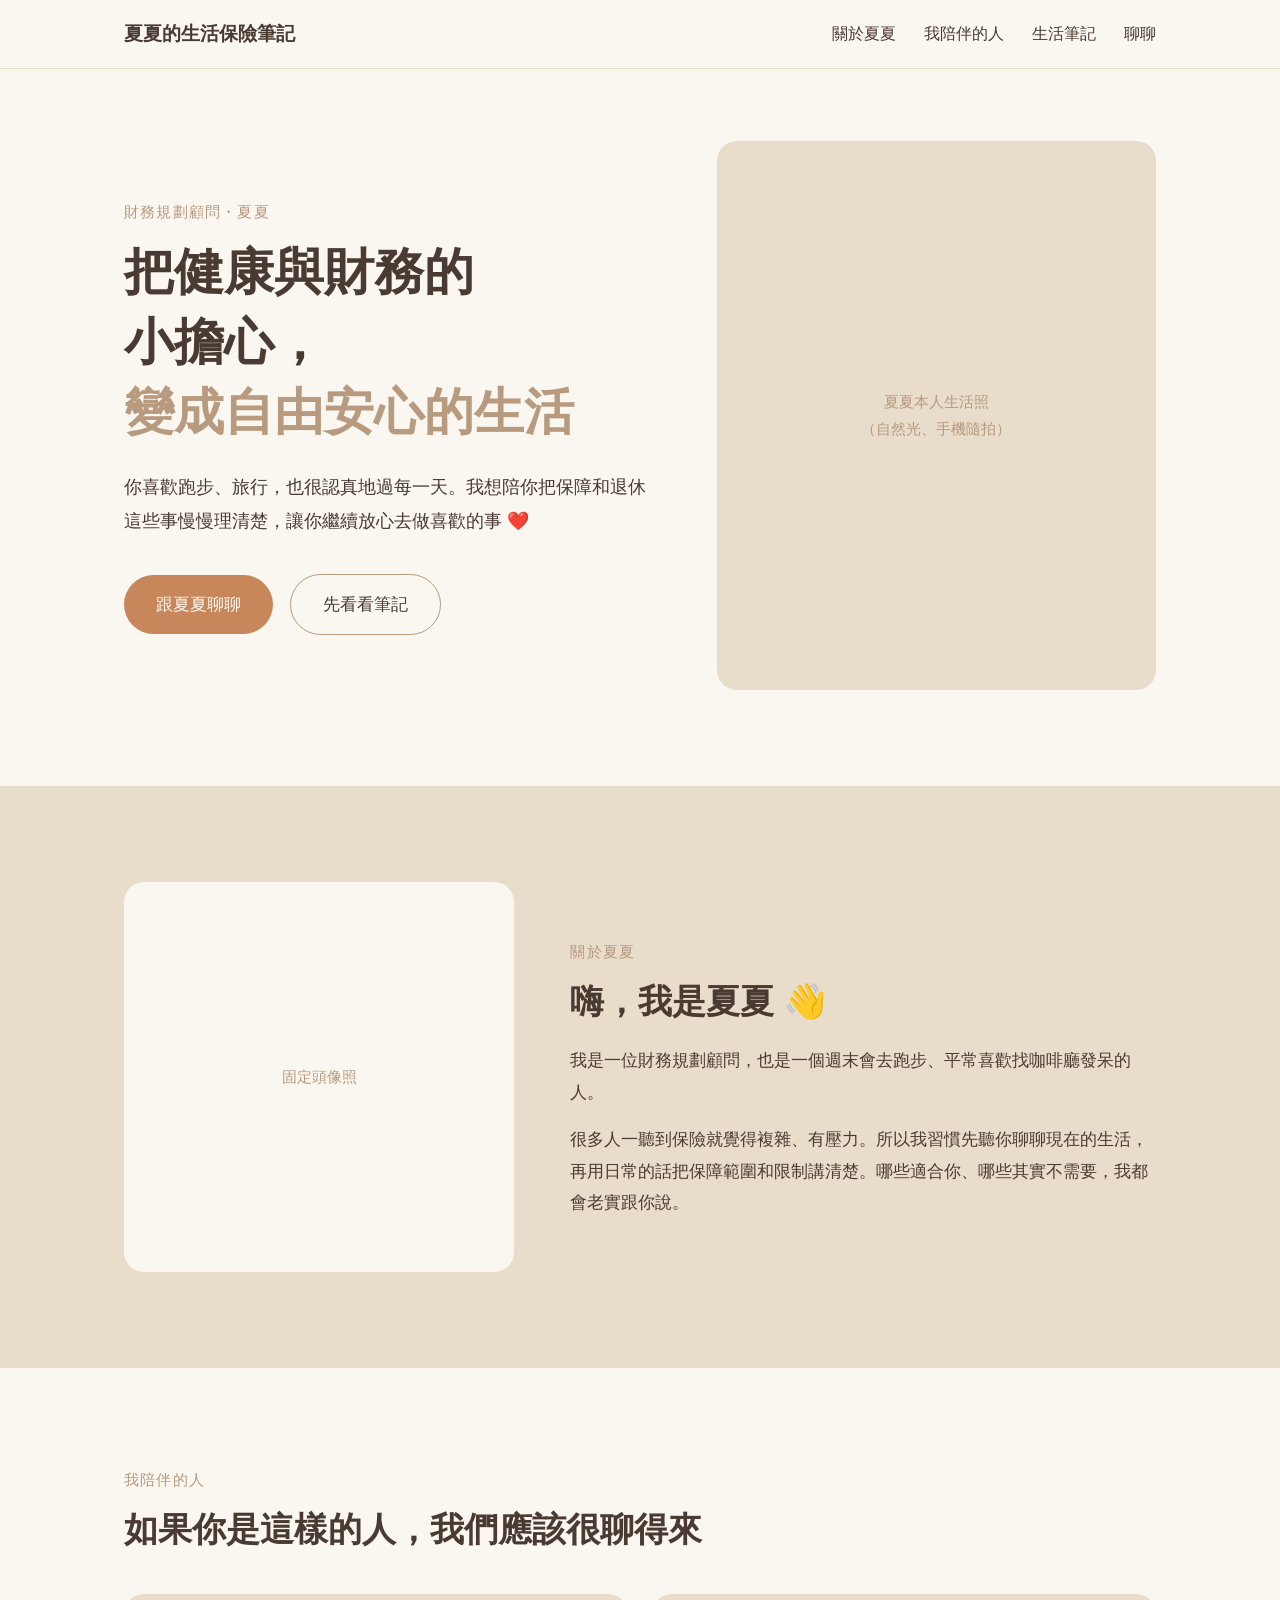
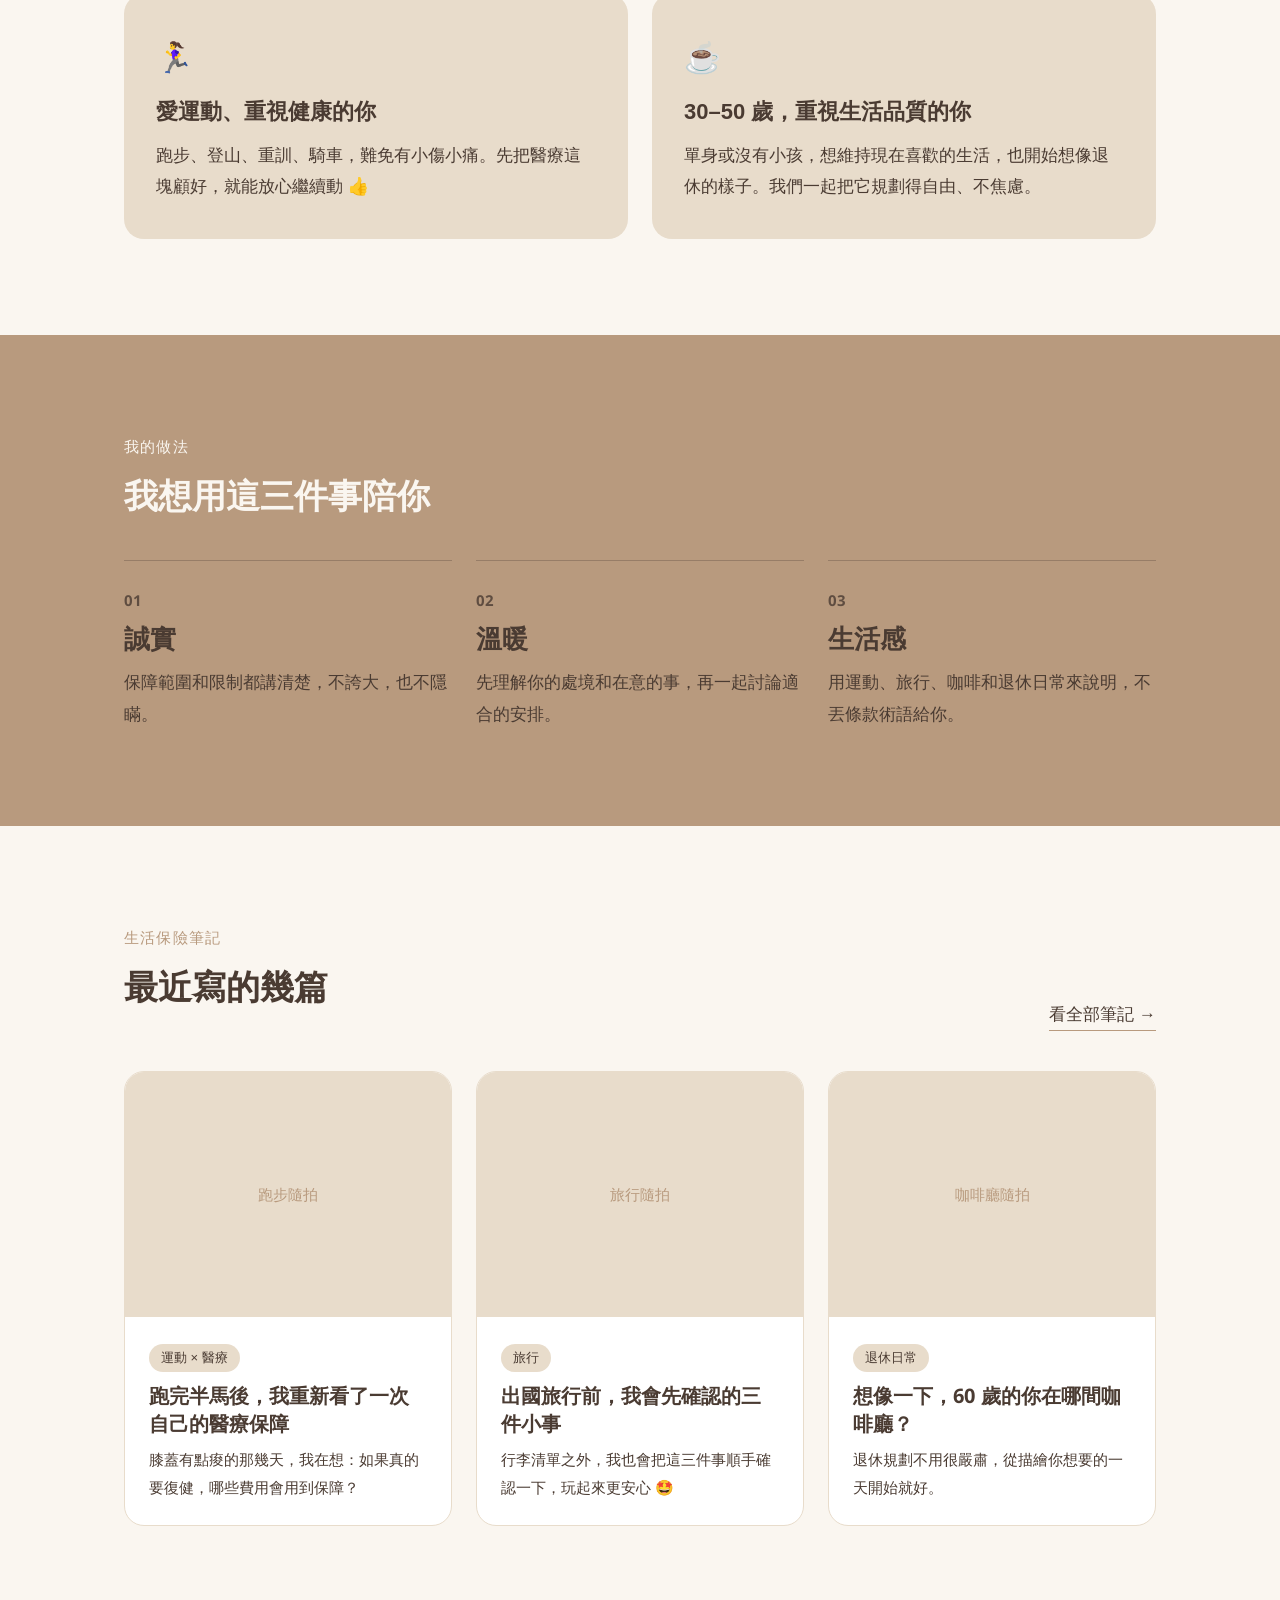
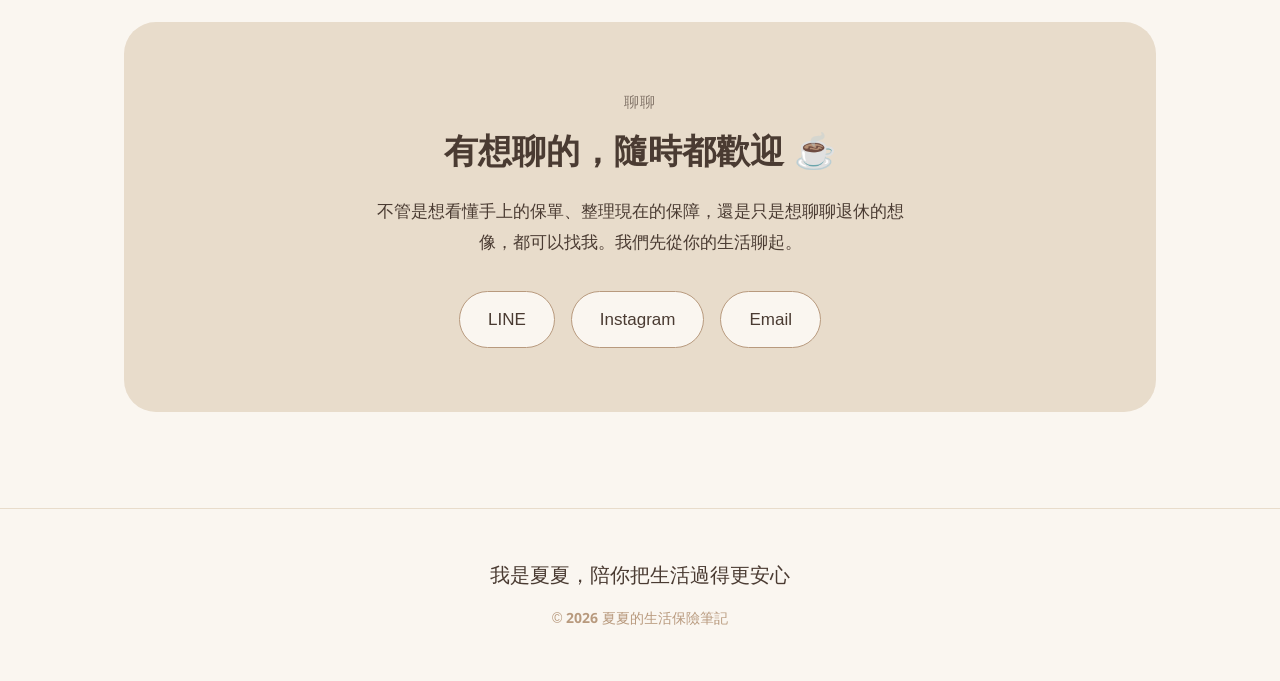
==== index.html @ 22d1609b "首頁第一版 Co-Authored-By: Claude Opus 5.5 <noreply@anthropic.com>" ====
<!doctype html>
<html lang="zh-Hant-TW">
<head>
  <meta charset="utf-8">
  <meta name="viewport" content="width=device-width, initial-scale=1">
  <title>夏夏的生活保險筆記</title>
  <meta name="description" content="我是夏夏，財務規劃顧問。我幫熱愛生活的人，把健康與財務風險變成自由安心的生活。">
  <link rel="preconnect" href="https://fonts.googleapis.com">
  <link rel="preconnect" href="https://fonts.gstatic.com" crossorigin>
  <link href="https://fonts.googleapis.com/css2?family=Noto+Sans:wght@500;700&display=swap" rel="stylesheet">
  <style>
    :root {
      /* 品牌色票 */
      --warm-white: #FAF6F0;   /* 底色 40% */
      --milk-tea: #B89A7E;     /* 主色 30% */
      --oat: #E8DCCB;          /* 輔助色 20% */
      --caramel: #C8875A;      /* 強調色 10%，一個畫面只用 1–2 處 */
      --cocoa: #4A3B32;        /* 文字色 */

      /* 字型層級 */
      --font-title: "jf-openhuninn-2.0", "jf open 粉圓", "jf-openhuninn", "GenSenRounded TW", "源泉圓體", "PingFang TC", "Microsoft JhengHei", sans-serif;
      --font-body: "Microsoft JhengHei", "微軟正黑體", "PingFang TC", "Heiti TC", sans-serif;
      --font-num: "Noto Sans", Arial, sans-serif;

      --radius: 20px;
      --max: 1080px;
    }

    * { box-sizing: border-box; margin: 0; padding: 0; }

    html { scroll-behavior: smooth; }

    body {
      background: var(--warm-white);
      color: var(--cocoa);
      font-family: var(--font-body);
      font-size: 17px;
      line-height: 1.85;
      -webkit-font-smoothing: antialiased;
    }

    h1, h2, h3, .brand-mark {
      font-family: var(--font-title);
      font-weight: 700;
      line-height: 1.4;
    }

    .num { font-family: var(--font-num); font-weight: 700; }

    a { color: inherit; }

    .wrap { max-width: var(--max); margin: 0 auto; padding: 0 24px; }

    section { padding: 96px 0; }

    .eyebrow {
      display: inline-block;
      font-family: var(--font-title);
      font-size: 15px;
      letter-spacing: .08em;
      color: var(--milk-tea);
      margin-bottom: 12px;
    }

    h2 { font-size: clamp(26px, 4vw, 34px); margin-bottom: 20px; }

    /* 照片預留位：之後換成夏夏本人的手機隨拍 */
    .photo {
      background: var(--oat);
      border-radius: var(--radius);
      display: flex;
      align-items: center;
      justify-content: center;
      text-align: center;
      color: var(--milk-tea);
      font-size: 15px;
      padding: 16px;
      overflow: hidden;
    }
    .photo img { width: 100%; height: 100%; object-fit: cover; }

    /* ── 導覽列 ── */
    header {
      position: sticky;
      top: 0;
      z-index: 10;
      background: rgba(250, 246, 240, .92);
      backdrop-filter: blur(8px);
      border-bottom: 1px solid var(--oat);
    }
    .nav {
      display: flex;
      align-items: center;
      justify-content: space-between;
      height: 68px;
    }
    .brand-mark { font-size: 19px; text-decoration: none; }
    .nav ul { display: flex; gap: 28px; list-style: none; }
    .nav ul a { text-decoration: none; font-size: 16px; }
    .nav ul a:hover { color: var(--milk-tea); }

    /* ── 主視覺 ── */
    .hero { padding: 72px 0 96px; }
    .hero .wrap {
      display: grid;
      grid-template-columns: 1.1fr .9fr;
      gap: 56px;
      align-items: center;
    }
    .hero h1 { font-size: clamp(32px, 5.2vw, 50px); margin-bottom: 24px; }
    .hero h1 .soft { color: var(--milk-tea); }
    .hero h1 .line { display: inline-block; }
    .hero p { font-size: 18px; max-width: 30em; margin-bottom: 36px; }
    .hero .photo { aspect-ratio: 4 / 5; }

    .btn {
      display: inline-block;
      padding: 14px 32px;
      border-radius: 999px;
      text-decoration: none;
      font-family: var(--font-title);
      font-size: 17px;
      transition: transform .15s ease;
    }
    .btn:hover { transform: translateY(-2px); }
    .btn-accent { background: var(--caramel); color: var(--warm-white); }
    .btn-line { border: 1.5px solid var(--milk-tea); margin-left: 12px; }

    /* ── 關於夏夏 ── */
    .about { background: var(--oat); }
    .about .wrap {
      display: grid;
      grid-template-columns: .8fr 1.2fr;
      gap: 56px;
      align-items: center;
    }
    .about .photo { aspect-ratio: 1; background: var(--warm-white); }
    .about p + p { margin-top: 16px; }

    /* ── 我陪伴的人 ── */
    .cards {
      display: grid;
      grid-template-columns: repeat(2, 1fr);
      gap: 24px;
      margin-top: 40px;
    }
    .card {
      background: var(--oat);
      border-radius: var(--radius);
      padding: 36px 32px;
    }
    .card .icon { font-size: 30px; margin-bottom: 12px; }
    .card h3 { font-size: 22px; margin-bottom: 12px; }

    /* ── 我的做法 ── */
    .values { background: var(--milk-tea); color: var(--cocoa); }
    .values .eyebrow, .values h2 { color: var(--warm-white); }
    .values-grid {
      display: grid;
      grid-template-columns: repeat(3, 1fr);
      gap: 24px;
      margin-top: 40px;
    }
    .value {
      border-top: 1.5px solid rgba(74, 59, 50, .3);
      padding-top: 24px;
    }
    .value .num { font-size: 15px; opacity: .8; }
    .value h3 { font-size: 26px; margin: 4px 0 10px; }

    /* ── 生活保險筆記 ── */
    .notes-head {
      display: flex;
      justify-content: space-between;
      align-items: flex-end;
      gap: 16px;
      flex-wrap: wrap;
    }
    .notes-grid {
      display: grid;
      grid-template-columns: repeat(3, 1fr);
      gap: 24px;
      margin-top: 40px;
    }
    .note {
      text-decoration: none;
      display: flex;
      flex-direction: column;
      border: 1px solid var(--oat);
      border-radius: var(--radius);
      overflow: hidden;
      background: #fff;
      transition: transform .15s ease;
    }
    .note:hover { transform: translateY(-4px); }
    .note .photo { aspect-ratio: 4 / 3; border-radius: 0; }
    .note-body { padding: 24px; }
    .tag {
      display: inline-block;
      font-size: 13px;
      background: var(--oat);
      border-radius: 999px;
      padding: 2px 12px;
      margin-bottom: 10px;
    }
    .note h3 { font-size: 20px; margin-bottom: 8px; }
    .note p { font-size: 15px; }
    .more { font-family: var(--font-title); text-decoration: none; border-bottom: 1.5px solid var(--milk-tea); }

    /* ── 聊聊 ── */
    .chat { padding-top: 0; }
    .chat-box {
      background: var(--oat);
      border-radius: 32px;
      padding: 64px 48px;
      text-align: center;
    }
    .chat-box .eyebrow { color: var(--cocoa); opacity: .6; }
    .chat-box p { max-width: 32em; margin: 0 auto 32px; }
    .chat-links { display: flex; gap: 16px; justify-content: center; flex-wrap: wrap; }
    .chat-links a {
      text-decoration: none;
      background: var(--warm-white);
      border: 1.5px solid var(--milk-tea);
      border-radius: 999px;
      padding: 12px 28px;
      font-family: var(--font-title);
    }

    /* ── 頁尾 ── */
    footer { border-top: 1px solid var(--oat); padding: 48px 0; text-align: center; }
    .sign { font-family: var(--font-title); font-size: 20px; margin-bottom: 8px; }
    footer small { color: var(--milk-tea); font-size: 14px; }

    /* ── 手機版 ── */
    @media (max-width: 820px) {
      section { padding: 72px 0; }
      .wrap { padding: 0 16px; }
      .nav ul { display: none; }
      .hero { padding: 40px 0 72px; }
      .hero .wrap, .about .wrap { grid-template-columns: 1fr; gap: 36px; }
      .hero .photo { aspect-ratio: 4 / 3; order: -1; }
      .about .photo { max-width: 280px; }
      .cards, .values-grid, .notes-grid { grid-template-columns: 1fr; }
      .btn { display: block; text-align: center; }
      .btn-line { margin: 12px 0 0; }
      .chat-box { padding: 48px 24px; border-radius: 24px; }
    }
  </style>
</head>
<body>

  <header>
    <div class="wrap nav">
      <a class="brand-mark" href="#top">夏夏的生活保險筆記</a>
      <ul>
        <li><a href="#about">關於夏夏</a></li>
        <li><a href="#for-you">我陪伴的人</a></li>
        <li><a href="#notes">生活筆記</a></li>
        <li><a href="#chat">聊聊</a></li>
      </ul>
    </div>
  </header>

  <main id="top">

    <!-- 主視覺 -->
    <section class="hero">
      <div class="wrap">
        <div>
          <span class="eyebrow">財務規劃顧問・夏夏</span>
          <h1><span class="line">把健康與財務的</span><span class="line">小擔心，</span><br><span class="line soft">變成自由安心的生活</span></h1>
          <p>你喜歡跑步、旅行，也很認真地過每一天。我想陪你把保障和退休這些事慢慢理清楚，讓你繼續放心去做喜歡的事 ❤️</p>
          <a class="btn btn-accent" href="#chat">跟夏夏聊聊</a>
          <a class="btn btn-line" href="#notes">先看看筆記</a>
        </div>
        <div class="photo">
          <!-- 換成夏夏本人的生活隨拍，例如：跑完步、咖啡廳、旅行中 -->
          夏夏本人生活照<br>（自然光、手機隨拍）
        </div>
      </div>
    </section>

    <!-- 關於夏夏 -->
    <section class="about" id="about">
      <div class="wrap">
        <div class="photo">
          <!-- 換成各平台共用的固定頭像照 -->
          固定頭像照
        </div>
        <div>
          <span class="eyebrow">關於夏夏</span>
          <h2>嗨，我是夏夏 👋</h2>
          <p>我是一位財務規劃顧問，也是一個週末會去跑步、平常喜歡找咖啡廳發呆的人。</p>
          <p>很多人一聽到保險就覺得複雜、有壓力。所以我習慣先聽你聊聊現在的生活，再用日常的話把保障範圍和限制講清楚。哪些適合你、哪些其實不需要，我都會老實跟你說。</p>
        </div>
      </div>
    </section>

    <!-- 我陪伴的人 -->
    <section id="for-you">
      <div class="wrap">
        <span class="eyebrow">我陪伴的人</span>
        <h2>如果你是這樣的人，我們應該很聊得來</h2>
        <div class="cards">
          <article class="card">
            <div class="icon">🏃‍♀️</div>
            <h3>愛運動、重視健康的你</h3>
            <p>跑步、登山、重訓、騎車，難免有小傷小痛。先把醫療這塊顧好，就能放心繼續動 👍</p>
          </article>
          <article class="card">
            <div class="icon">☕</div>
            <h3>30–50 歲，重視生活品質的你</h3>
            <p>單身或沒有小孩，想維持現在喜歡的生活，也開始想像退休的樣子。我們一起把它規劃得自由、不焦慮。</p>
          </article>
        </div>
      </div>
    </section>

    <!-- 我的做法 -->
    <section class="values">
      <div class="wrap">
        <span class="eyebrow">我的做法</span>
        <h2>我想用這三件事陪你</h2>
        <div class="values-grid">
          <div class="value">
            <span class="num">01</span>
            <h3>誠實</h3>
            <p>保障範圍和限制都講清楚，不誇大，也不隱瞞。</p>
          </div>
          <div class="value">
            <span class="num">02</span>
            <h3>溫暖</h3>
            <p>先理解你的處境和在意的事，再一起討論適合的安排。</p>
          </div>
          <div class="value">
            <span class="num">03</span>
            <h3>生活感</h3>
            <p>用運動、旅行、咖啡和退休日常來說明，不丟條款術語給你。</p>
          </div>
        </div>
      </div>
    </section>

    <!-- 生活保險筆記 -->
    <section id="notes">
      <div class="wrap">
        <div class="notes-head">
          <div>
            <span class="eyebrow">生活保險筆記</span>
            <h2>最近寫的幾篇</h2>
          </div>
          <a class="more" href="#">看全部筆記 →</a>
        </div>
        <div class="notes-grid">
          <a class="note" href="#">
            <div class="photo">跑步隨拍</div>
            <div class="note-body">
              <span class="tag">運動 × 醫療</span>
              <h3>跑完半馬後，我重新看了一次自己的醫療保障</h3>
              <p>膝蓋有點痠的那幾天，我在想：如果真的要復健，哪些費用會用到保障？</p>
            </div>
          </a>
          <a class="note" href="#">
            <div class="photo">旅行隨拍</div>
            <div class="note-body">
              <span class="tag">旅行</span>
              <h3>出國旅行前，我會先確認的三件小事</h3>
              <p>行李清單之外，我也會把這三件事順手確認一下，玩起來更安心 🤩</p>
            </div>
          </a>
          <a class="note" href="#">
            <div class="photo">咖啡廳隨拍</div>
            <div class="note-body">
              <span class="tag">退休日常</span>
              <h3>想像一下，<span class="num">60</span> 歲的你在哪間咖啡廳？</h3>
              <p>退休規劃不用很嚴肅，從描繪你想要的一天開始就好。</p>
            </div>
          </a>
        </div>
      </div>
    </section>

    <!-- 聊聊 -->
    <section class="chat" id="chat">
      <div class="wrap">
        <div class="chat-box">
          <span class="eyebrow">聊聊</span>
          <h2>有想聊的，隨時都歡迎 ☕</h2>
          <p>不管是想看懂手上的保單、整理現在的保障，還是只是想聊聊退休的想像，都可以找我。我們先從你的生活聊起。</p>
          <div class="chat-links">
            <!-- 換成實際的連結 -->
            <a href="#">LINE</a>
            <a href="#">Instagram</a>
            <a href="#">Email</a>
          </div>
        </div>
      </div>
    </section>

  </main>

  <footer>
    <div class="wrap">
      <p class="sign">我是夏夏，陪你把生活過得更安心</p>
      <small>© <span class="num">2026</span> 夏夏的生活保險筆記</small>
    </div>
  </footer>

</body>
</html>
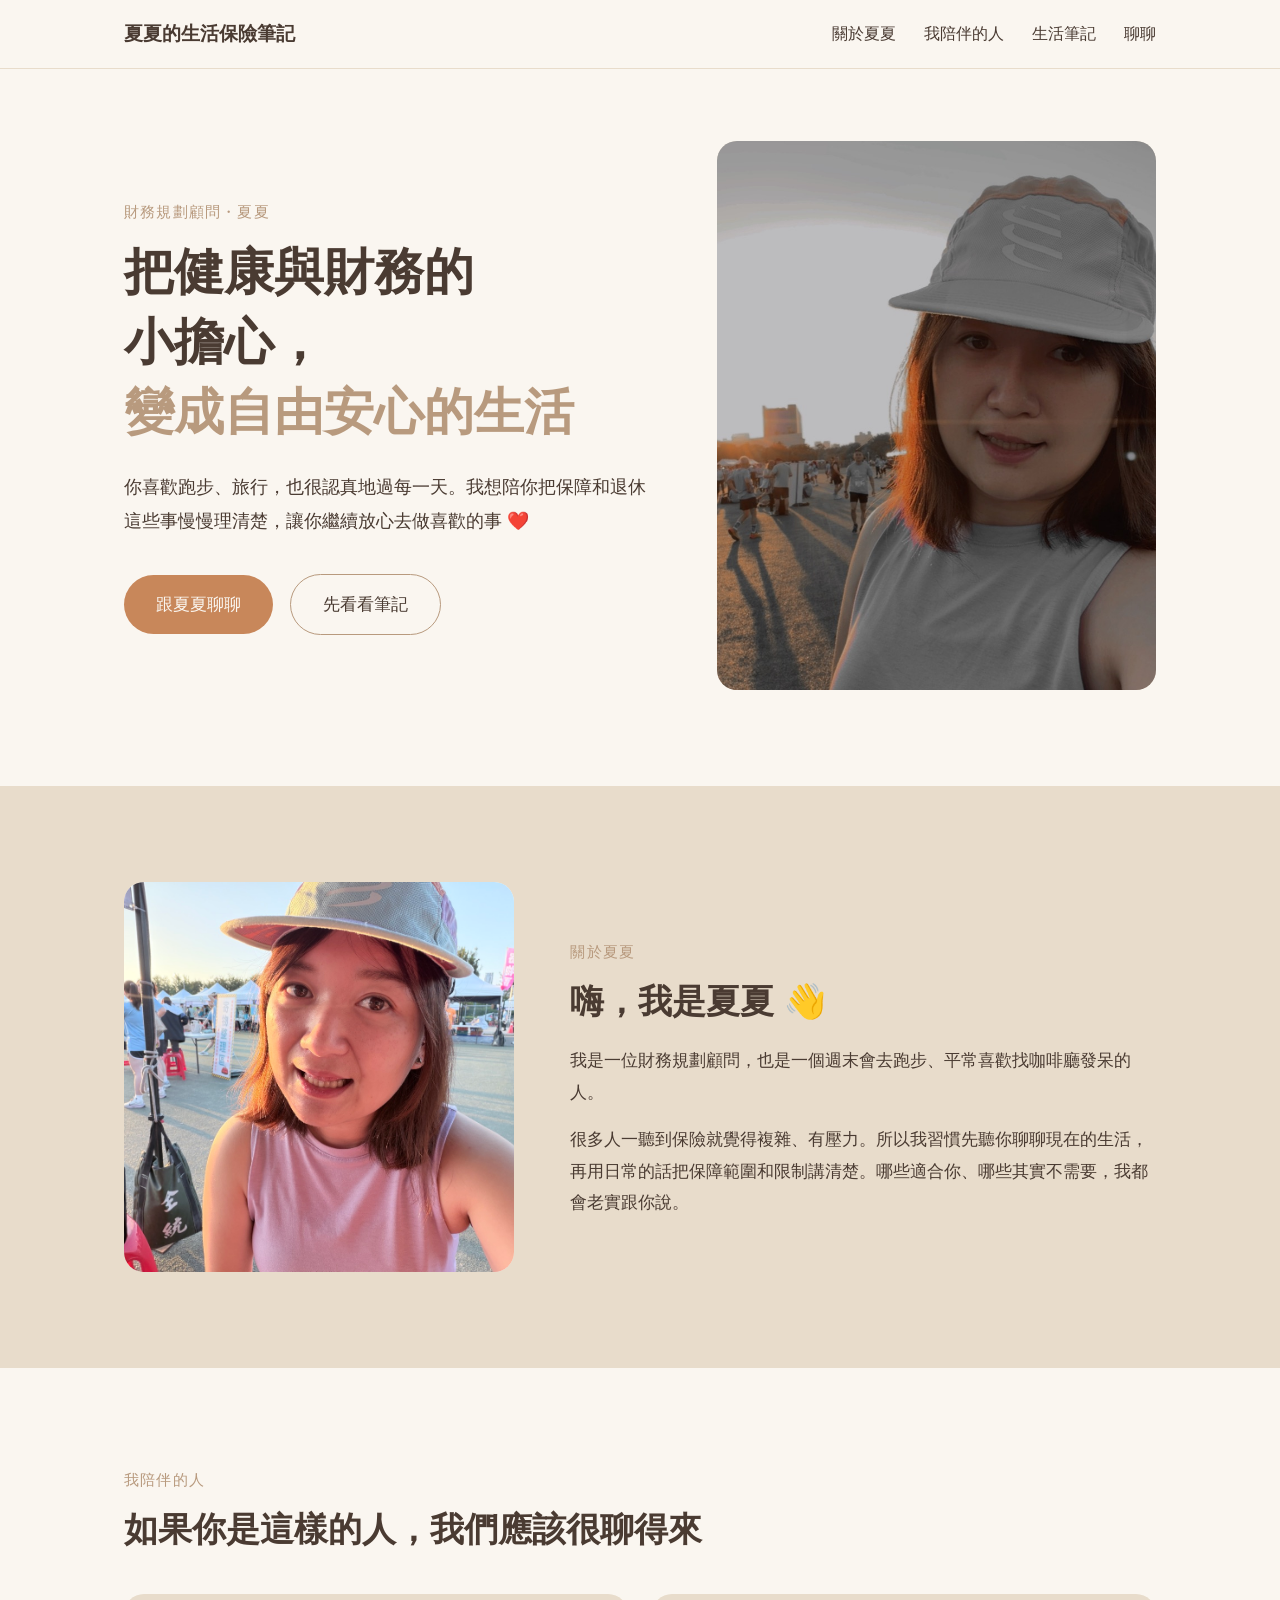
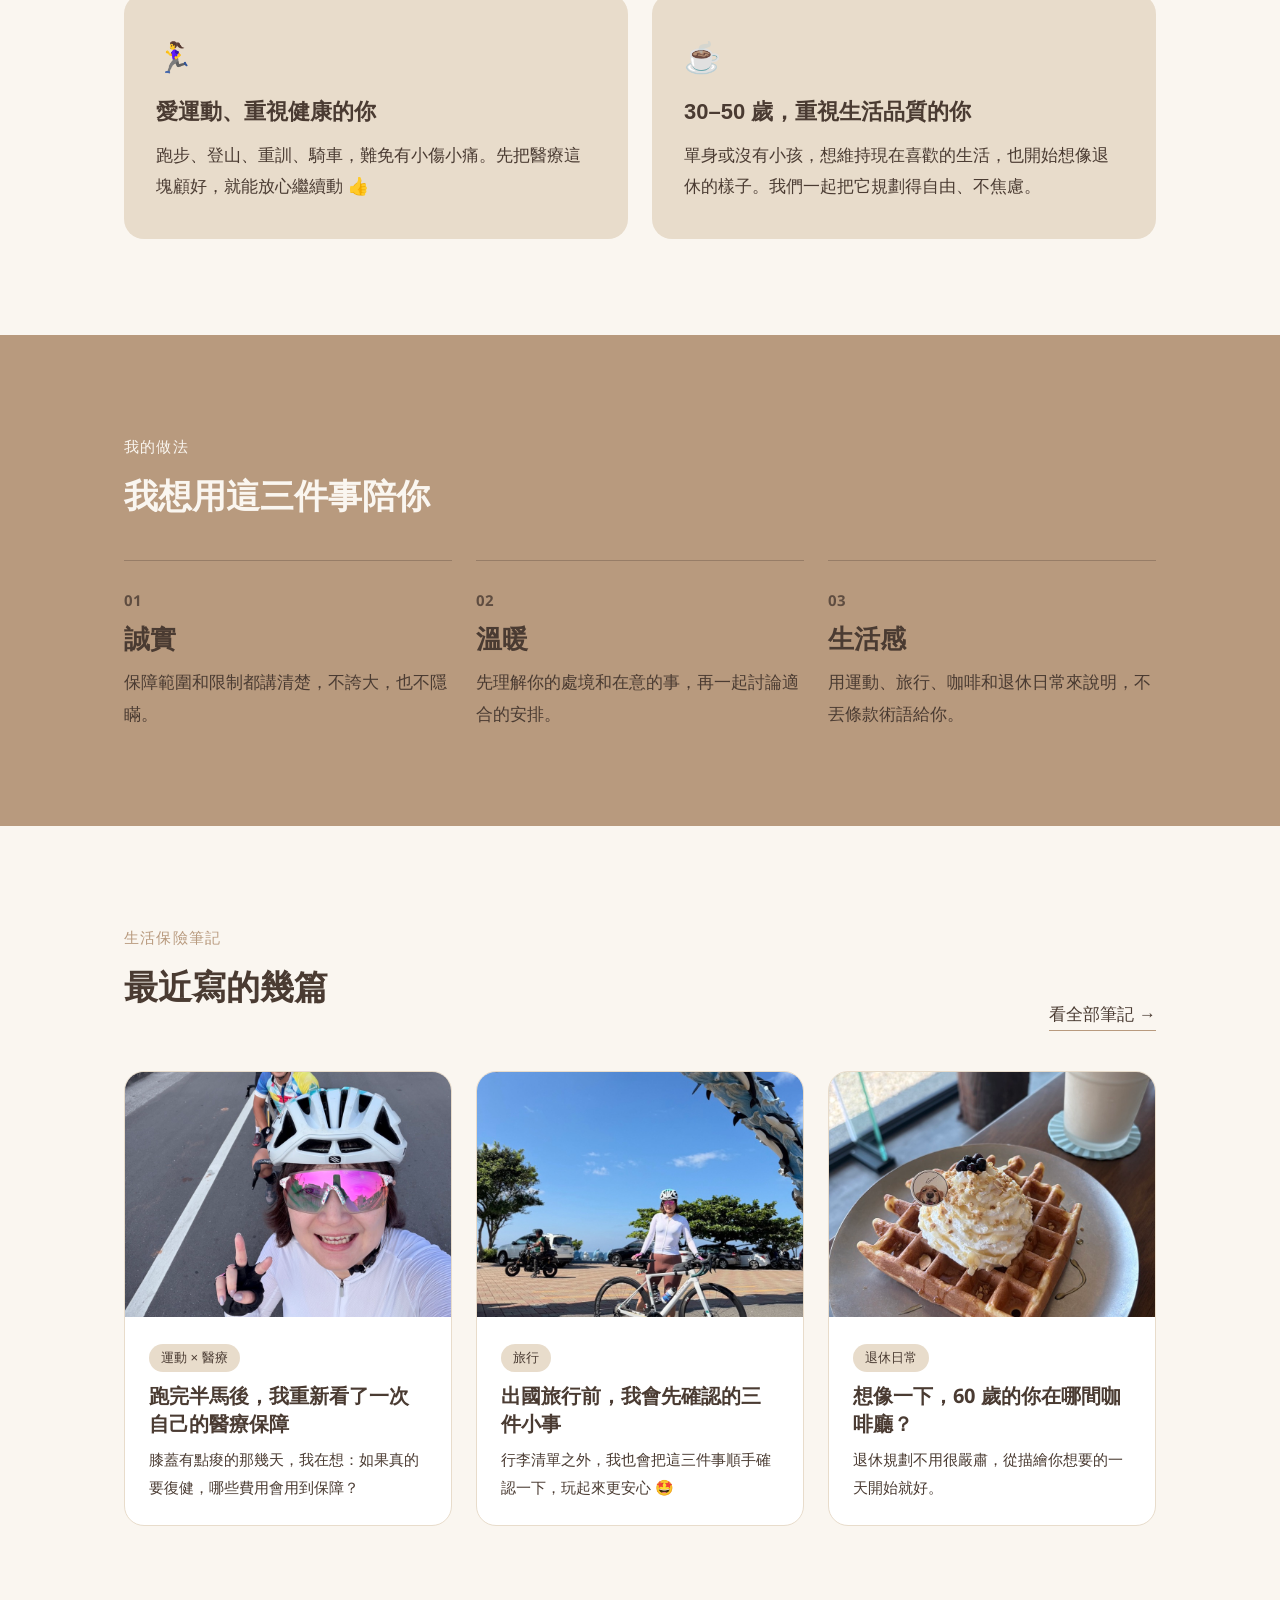
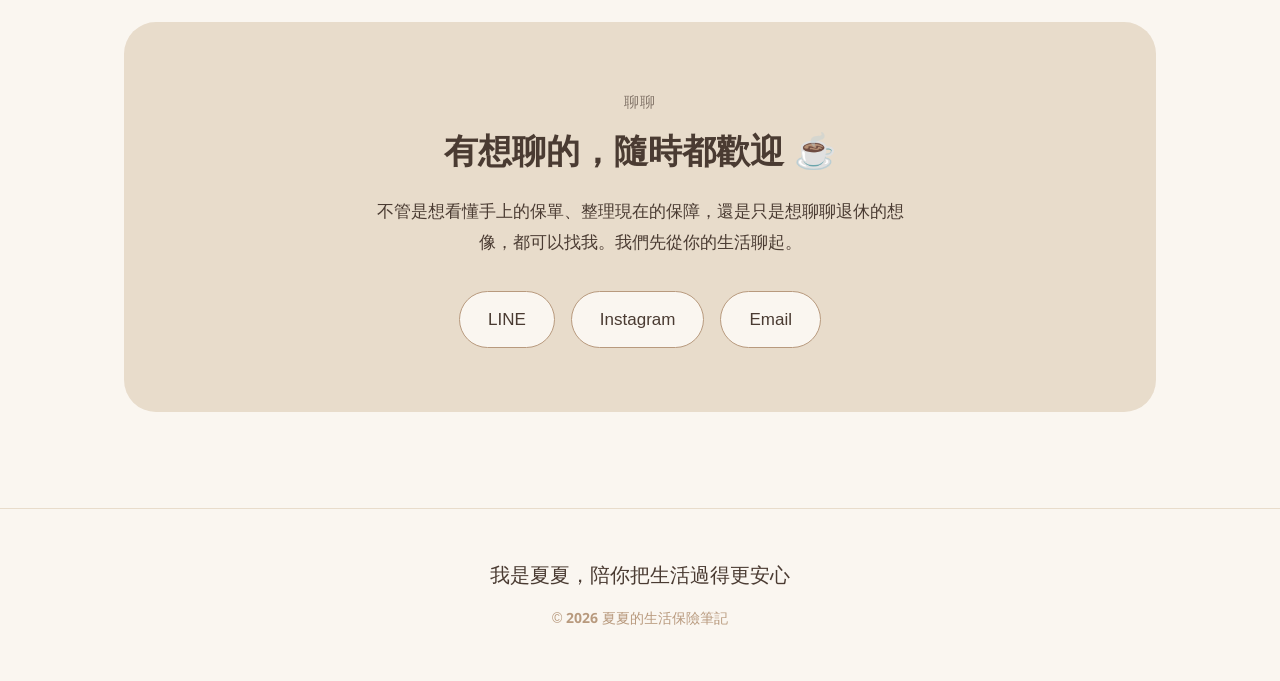
==== commit fcb8fb4e: "換上夏夏的生活照 Co-Authored-By: Claude Opus 5.5 <noreply@anthropic.com>" ====
--- a/index.html
+++ b/index.html
@@ -77,7 +77,8 @@
       padding: 16px;
       overflow: hidden;
     }
-    .photo img { width: 100%; height: 100%; object-fit: cover; }
+    .photo:has(img) { padding: 0; }
+    .photo img { display: block; width: 100%; height: 100%; object-fit: cover; }
 
     /* ── 導覽列 ── */
     header {
@@ -238,6 +239,7 @@
       .wrap { padding: 0 16px; }
       .nav ul { display: none; }
       .hero { padding: 40px 0 72px; }
+      .hero h1 { font-size: min(32px, 8.4vw); }
       .hero .wrap, .about .wrap { grid-template-columns: 1fr; gap: 36px; }
       .hero .photo { aspect-ratio: 4 / 3; order: -1; }
       .about .photo { max-width: 280px; }
@@ -275,8 +277,7 @@
           <a class="btn btn-line" href="#notes">先看看筆記</a>
         </div>
         <div class="photo">
-          <!-- 換成夏夏本人的生活隨拍，例如：跑完步、咖啡廳、旅行中 -->
-          夏夏本人生活照<br>（自然光、手機隨拍）
+          <img src="images/hero.jpg" alt="夏夏在夕陽下的運動場邊微笑自拍" style="object-position: center 40%;">
         </div>
       </div>
     </section>
@@ -285,8 +286,7 @@
     <section class="about" id="about">
       <div class="wrap">
         <div class="photo">
-          <!-- 換成各平台共用的固定頭像照 -->
-          固定頭像照
+          <img src="images/about.jpg" alt="夏夏戴著帽子、笑著自拍" style="object-position: 58% center;">
         </div>
         <div>
           <span class="eyebrow">關於夏夏</span>
@@ -354,7 +354,7 @@
         </div>
         <div class="notes-grid">
           <a class="note" href="#">
-            <div class="photo">跑步隨拍</div>
+            <div class="photo"><img src="images/note-sport.jpg" alt="夏夏和車友騎車時的自拍" loading="lazy" style="object-position: center 65%;"></div>
             <div class="note-body">
               <span class="tag">運動 × 醫療</span>
               <h3>跑完半馬後，我重新看了一次自己的醫療保障</h3>
@@ -362,7 +362,7 @@
             </div>
           </a>
           <a class="note" href="#">
-            <div class="photo">旅行隨拍</div>
+            <div class="photo"><img src="images/note-travel.jpg" alt="夏夏牽著單車站在海豚拱門下" loading="lazy" style="object-position: center 70%;"></div>
             <div class="note-body">
               <span class="tag">旅行</span>
               <h3>出國旅行前，我會先確認的三件小事</h3>
@@ -370,7 +370,7 @@
             </div>
           </a>
           <a class="note" href="#">
-            <div class="photo">咖啡廳隨拍</div>
+            <div class="photo"><img src="images/note-cafe.jpg" alt="咖啡廳桌上的鬆餅和一杯奶茶，窗邊放著單車安全帽" loading="lazy" style="object-position: center 60%;"></div>
             <div class="note-body">
               <span class="tag">退休日常</span>
               <h3>想像一下，<span class="num">60</span> 歲的你在哪間咖啡廳？</h3>
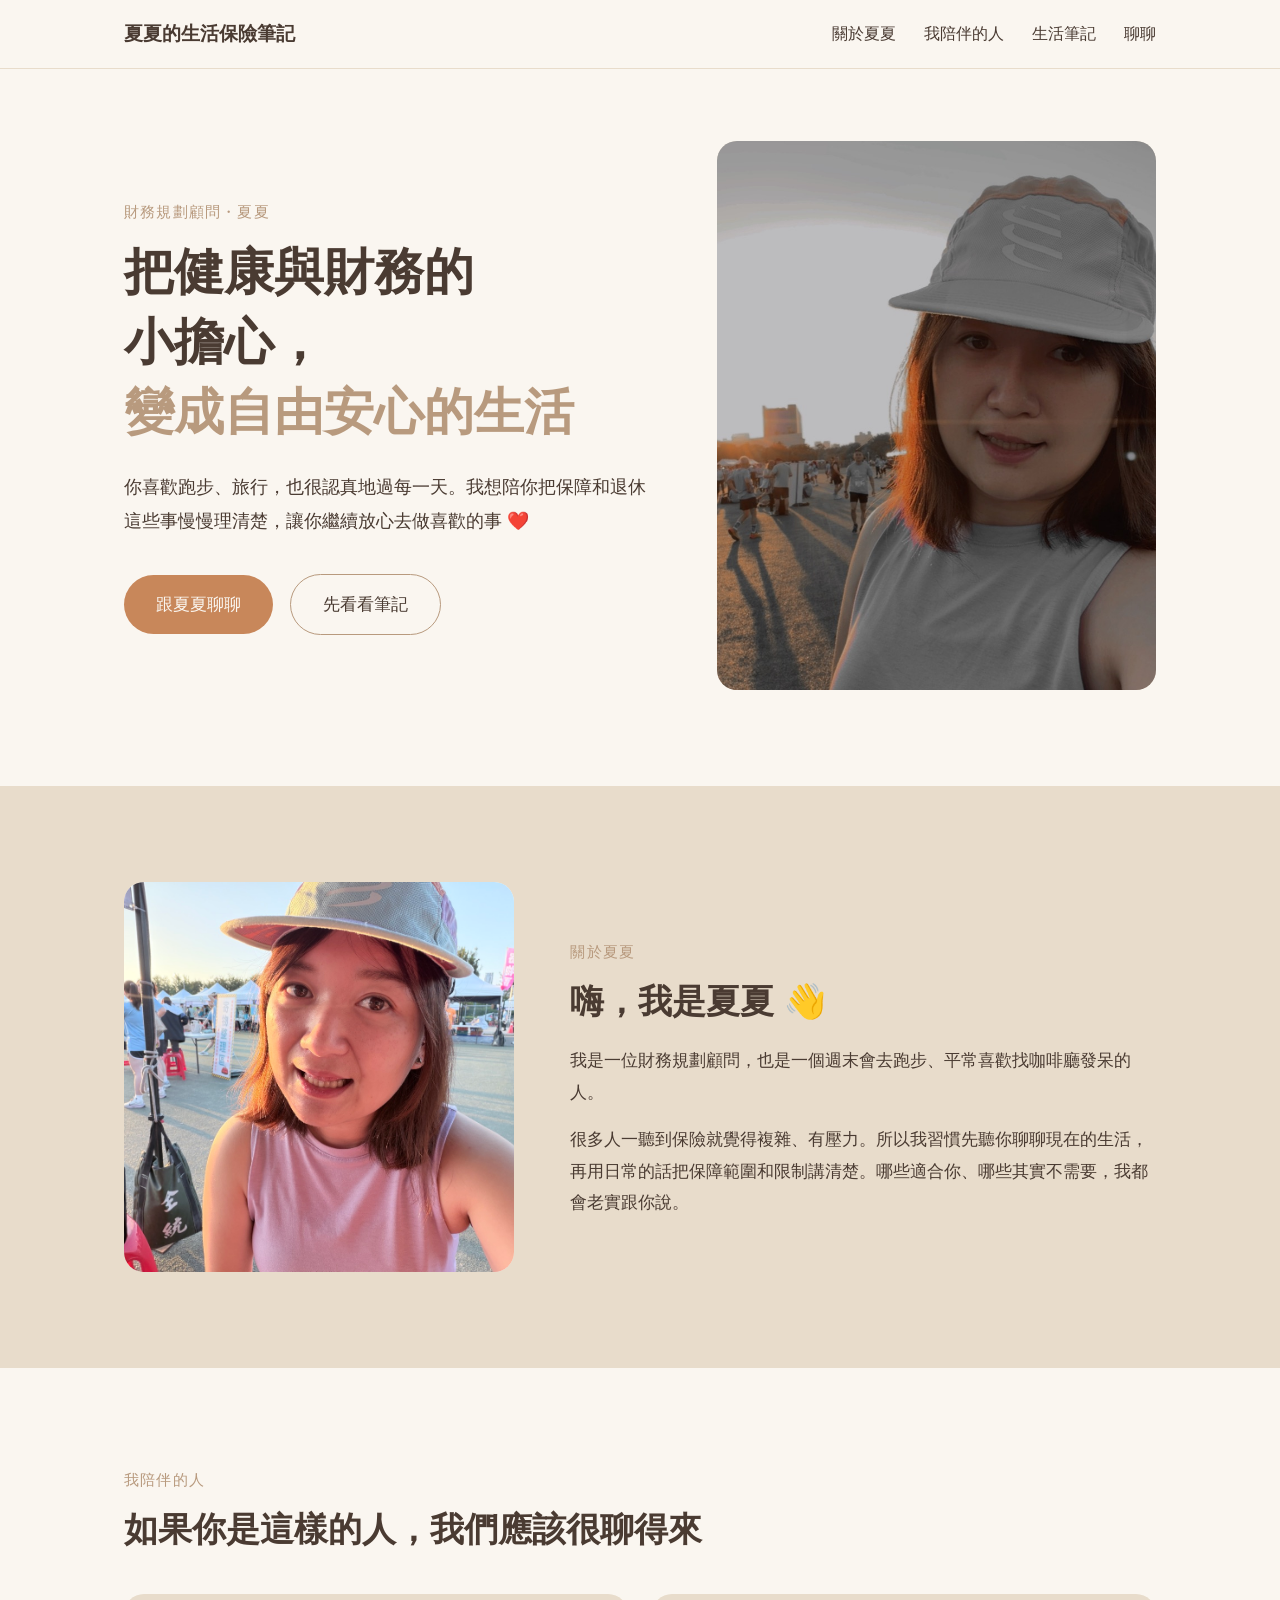
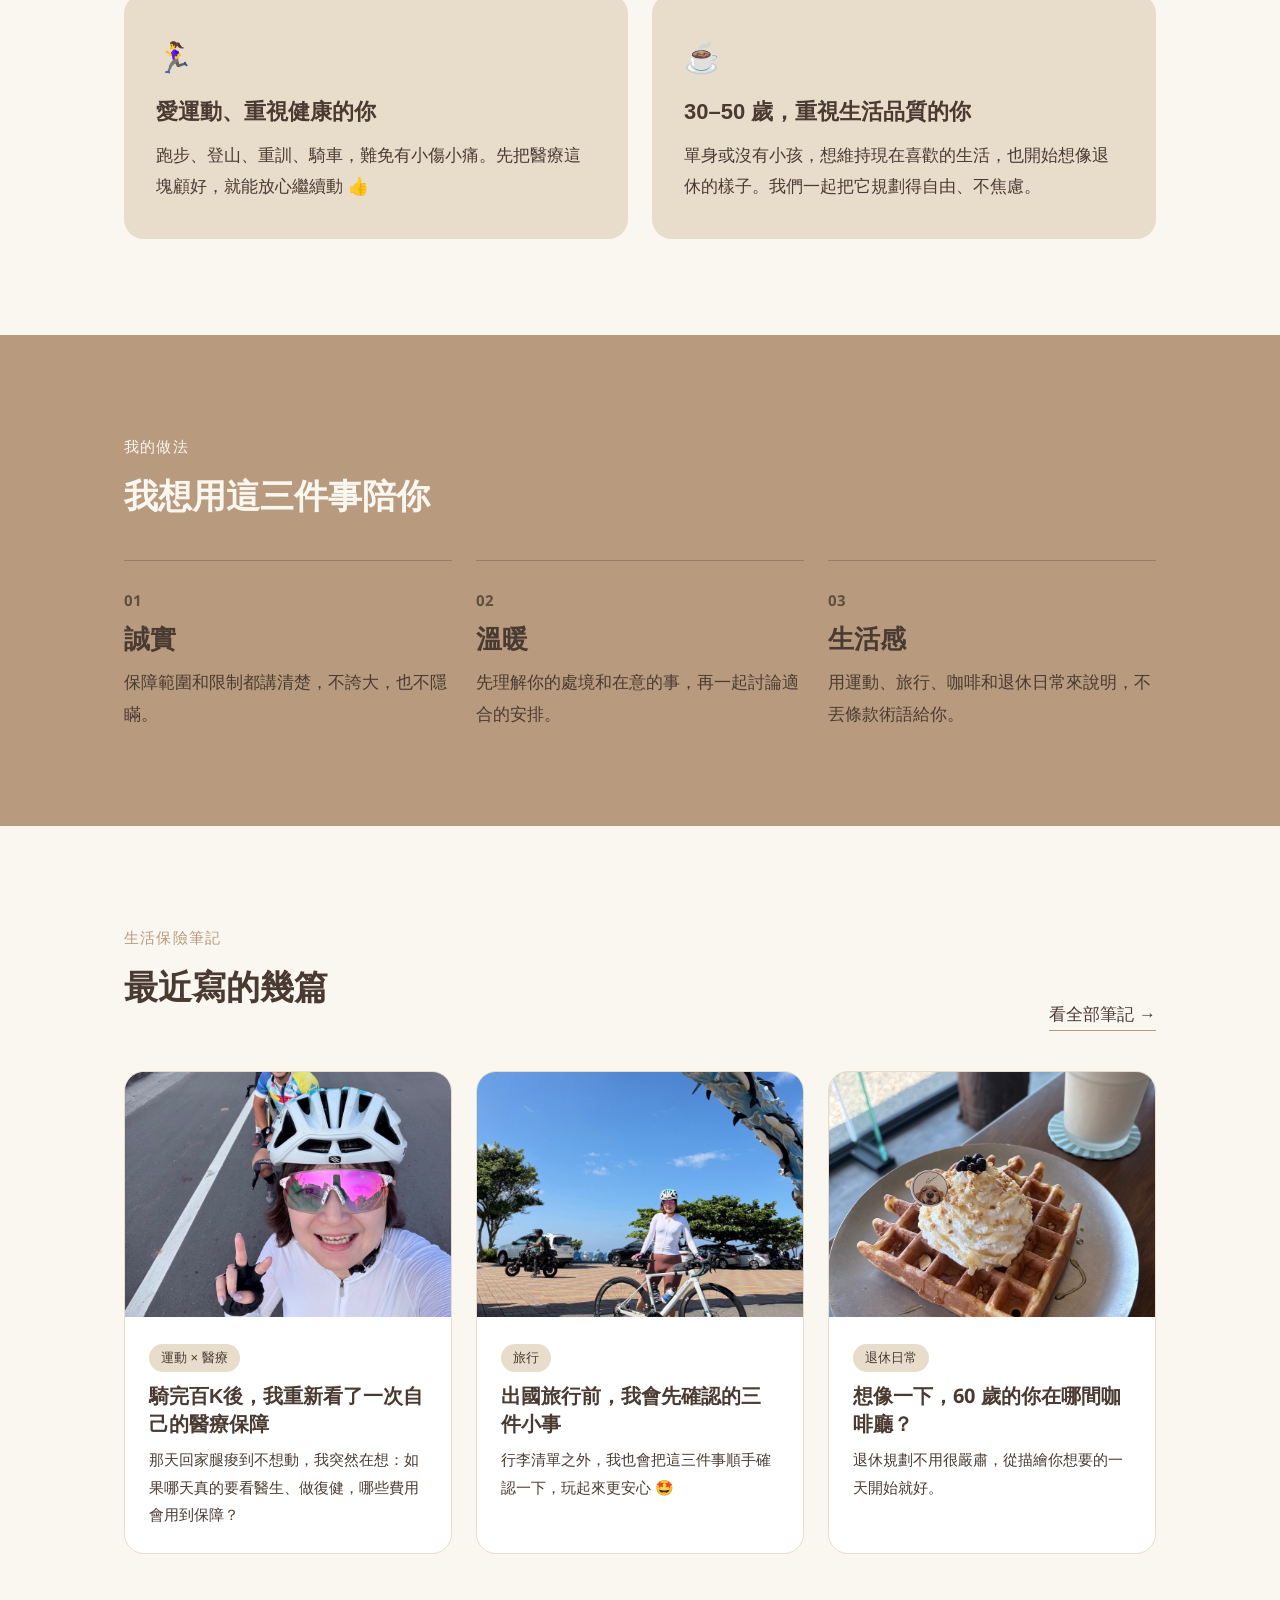
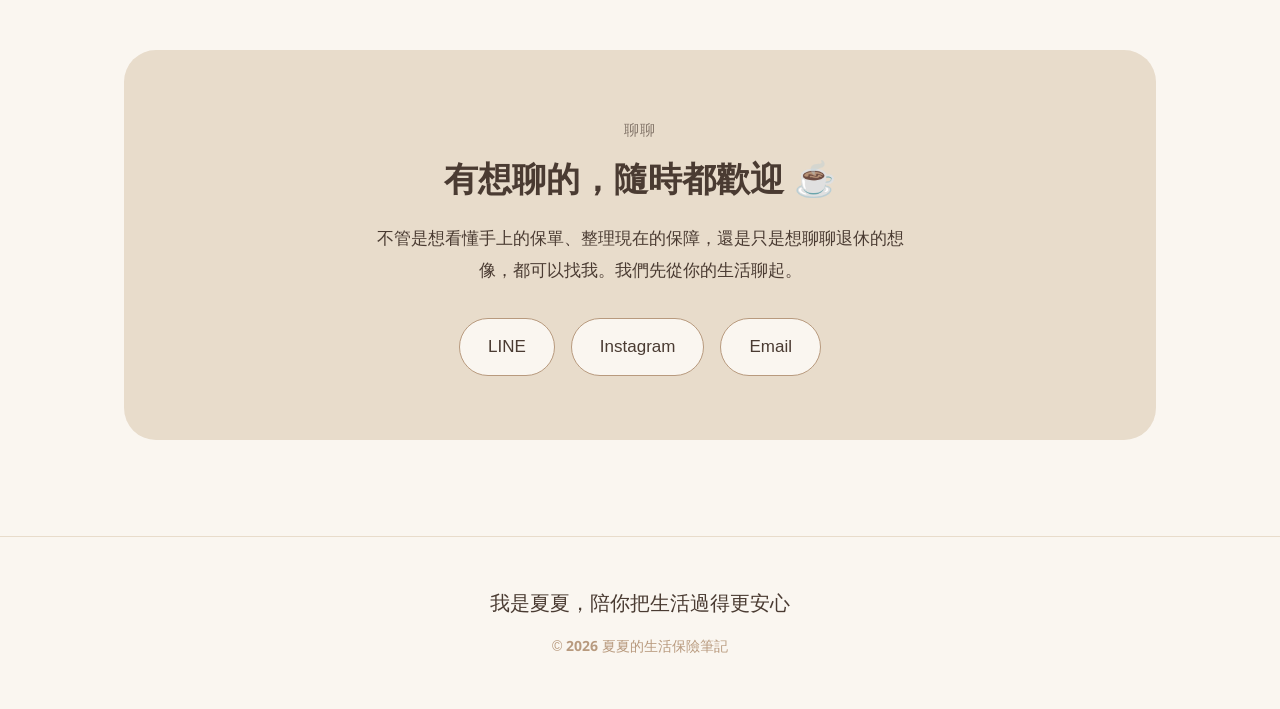
==== commit 376be49e: "新增騎百K文章頁，首頁卡片改成騎車版本 Co-Authored-By: Claude Opus 5.5 <noreply@anthropic.com>" ====
--- a/index.html
+++ b/index.html
@@ -8,247 +8,7 @@
   <link rel="preconnect" href="https://fonts.googleapis.com">
   <link rel="preconnect" href="https://fonts.gstatic.com" crossorigin>
   <link href="https://fonts.googleapis.com/css2?family=Noto+Sans:wght@500;700&display=swap" rel="stylesheet">
-  <style>
-    :root {
-      /* 品牌色票 */
-      --warm-white: #FAF6F0;   /* 底色 40% */
-      --milk-tea: #B89A7E;     /* 主色 30% */
-      --oat: #E8DCCB;          /* 輔助色 20% */
-      --caramel: #C8875A;      /* 強調色 10%，一個畫面只用 1–2 處 */
-      --cocoa: #4A3B32;        /* 文字色 */
-
-      /* 字型層級 */
-      --font-title: "jf-openhuninn-2.0", "jf open 粉圓", "jf-openhuninn", "GenSenRounded TW", "源泉圓體", "PingFang TC", "Microsoft JhengHei", sans-serif;
-      --font-body: "Microsoft JhengHei", "微軟正黑體", "PingFang TC", "Heiti TC", sans-serif;
-      --font-num: "Noto Sans", Arial, sans-serif;
-
-      --radius: 20px;
-      --max: 1080px;
-    }
-
-    * { box-sizing: border-box; margin: 0; padding: 0; }
-
-    html { scroll-behavior: smooth; }
-
-    body {
-      background: var(--warm-white);
-      color: var(--cocoa);
-      font-family: var(--font-body);
-      font-size: 17px;
-      line-height: 1.85;
-      -webkit-font-smoothing: antialiased;
-    }
-
-    h1, h2, h3, .brand-mark {
-      font-family: var(--font-title);
-      font-weight: 700;
-      line-height: 1.4;
-    }
-
-    .num { font-family: var(--font-num); font-weight: 700; }
-
-    a { color: inherit; }
-
-    .wrap { max-width: var(--max); margin: 0 auto; padding: 0 24px; }
-
-    section { padding: 96px 0; }
-
-    .eyebrow {
-      display: inline-block;
-      font-family: var(--font-title);
-      font-size: 15px;
-      letter-spacing: .08em;
-      color: var(--milk-tea);
-      margin-bottom: 12px;
-    }
-
-    h2 { font-size: clamp(26px, 4vw, 34px); margin-bottom: 20px; }
-
-    /* 照片預留位：之後換成夏夏本人的手機隨拍 */
-    .photo {
-      background: var(--oat);
-      border-radius: var(--radius);
-      display: flex;
-      align-items: center;
-      justify-content: center;
-      text-align: center;
-      color: var(--milk-tea);
-      font-size: 15px;
-      padding: 16px;
-      overflow: hidden;
-    }
-    .photo:has(img) { padding: 0; }
-    .photo img { display: block; width: 100%; height: 100%; object-fit: cover; }
-
-    /* ── 導覽列 ── */
-    header {
-      position: sticky;
-      top: 0;
-      z-index: 10;
-      background: rgba(250, 246, 240, .92);
-      backdrop-filter: blur(8px);
-      border-bottom: 1px solid var(--oat);
-    }
-    .nav {
-      display: flex;
-      align-items: center;
-      justify-content: space-between;
-      height: 68px;
-    }
-    .brand-mark { font-size: 19px; text-decoration: none; }
-    .nav ul { display: flex; gap: 28px; list-style: none; }
-    .nav ul a { text-decoration: none; font-size: 16px; }
-    .nav ul a:hover { color: var(--milk-tea); }
-
-    /* ── 主視覺 ── */
-    .hero { padding: 72px 0 96px; }
-    .hero .wrap {
-      display: grid;
-      grid-template-columns: 1.1fr .9fr;
-      gap: 56px;
-      align-items: center;
-    }
-    .hero h1 { font-size: clamp(32px, 5.2vw, 50px); margin-bottom: 24px; }
-    .hero h1 .soft { color: var(--milk-tea); }
-    .hero h1 .line { display: inline-block; }
-    .hero p { font-size: 18px; max-width: 30em; margin-bottom: 36px; }
-    .hero .photo { aspect-ratio: 4 / 5; }
-
-    .btn {
-      display: inline-block;
-      padding: 14px 32px;
-      border-radius: 999px;
-      text-decoration: none;
-      font-family: var(--font-title);
-      font-size: 17px;
-      transition: transform .15s ease;
-    }
-    .btn:hover { transform: translateY(-2px); }
-    .btn-accent { background: var(--caramel); color: var(--warm-white); }
-    .btn-line { border: 1.5px solid var(--milk-tea); margin-left: 12px; }
-
-    /* ── 關於夏夏 ── */
-    .about { background: var(--oat); }
-    .about .wrap {
-      display: grid;
-      grid-template-columns: .8fr 1.2fr;
-      gap: 56px;
-      align-items: center;
-    }
-    .about .photo { aspect-ratio: 1; background: var(--warm-white); }
-    .about p + p { margin-top: 16px; }
-
-    /* ── 我陪伴的人 ── */
-    .cards {
-      display: grid;
-      grid-template-columns: repeat(2, 1fr);
-      gap: 24px;
-      margin-top: 40px;
-    }
-    .card {
-      background: var(--oat);
-      border-radius: var(--radius);
-      padding: 36px 32px;
-    }
-    .card .icon { font-size: 30px; margin-bottom: 12px; }
-    .card h3 { font-size: 22px; margin-bottom: 12px; }
-
-    /* ── 我的做法 ── */
-    .values { background: var(--milk-tea); color: var(--cocoa); }
-    .values .eyebrow, .values h2 { color: var(--warm-white); }
-    .values-grid {
-      display: grid;
-      grid-template-columns: repeat(3, 1fr);
-      gap: 24px;
-      margin-top: 40px;
-    }
-    .value {
-      border-top: 1.5px solid rgba(74, 59, 50, .3);
-      padding-top: 24px;
-    }
-    .value .num { font-size: 15px; opacity: .8; }
-    .value h3 { font-size: 26px; margin: 4px 0 10px; }
-
-    /* ── 生活保險筆記 ── */
-    .notes-head {
-      display: flex;
-      justify-content: space-between;
-      align-items: flex-end;
-      gap: 16px;
-      flex-wrap: wrap;
-    }
-    .notes-grid {
-      display: grid;
-      grid-template-columns: repeat(3, 1fr);
-      gap: 24px;
-      margin-top: 40px;
-    }
-    .note {
-      text-decoration: none;
-      display: flex;
-      flex-direction: column;
-      border: 1px solid var(--oat);
-      border-radius: var(--radius);
-      overflow: hidden;
-      background: #fff;
-      transition: transform .15s ease;
-    }
-    .note:hover { transform: translateY(-4px); }
-    .note .photo { aspect-ratio: 4 / 3; border-radius: 0; }
-    .note-body { padding: 24px; }
-    .tag {
-      display: inline-block;
-      font-size: 13px;
-      background: var(--oat);
-      border-radius: 999px;
-      padding: 2px 12px;
-      margin-bottom: 10px;
-    }
-    .note h3 { font-size: 20px; margin-bottom: 8px; }
-    .note p { font-size: 15px; }
-    .more { font-family: var(--font-title); text-decoration: none; border-bottom: 1.5px solid var(--milk-tea); }
-
-    /* ── 聊聊 ── */
-    .chat { padding-top: 0; }
-    .chat-box {
-      background: var(--oat);
-      border-radius: 32px;
-      padding: 64px 48px;
-      text-align: center;
-    }
-    .chat-box .eyebrow { color: var(--cocoa); opacity: .6; }
-    .chat-box p { max-width: 32em; margin: 0 auto 32px; }
-    .chat-links { display: flex; gap: 16px; justify-content: center; flex-wrap: wrap; }
-    .chat-links a {
-      text-decoration: none;
-      background: var(--warm-white);
-      border: 1.5px solid var(--milk-tea);
-      border-radius: 999px;
-      padding: 12px 28px;
-      font-family: var(--font-title);
-    }
-
-    /* ── 頁尾 ── */
-    footer { border-top: 1px solid var(--oat); padding: 48px 0; text-align: center; }
-    .sign { font-family: var(--font-title); font-size: 20px; margin-bottom: 8px; }
-    footer small { color: var(--milk-tea); font-size: 14px; }
-
-    /* ── 手機版 ── */
-    @media (max-width: 820px) {
-      section { padding: 72px 0; }
-      .wrap { padding: 0 16px; }
-      .nav ul { display: none; }
-      .hero { padding: 40px 0 72px; }
-      .hero h1 { font-size: min(32px, 8.4vw); }
-      .hero .wrap, .about .wrap { grid-template-columns: 1fr; gap: 36px; }
-      .hero .photo { aspect-ratio: 4 / 3; order: -1; }
-      .about .photo { max-width: 280px; }
-      .cards, .values-grid, .notes-grid { grid-template-columns: 1fr; }
-      .btn { display: block; text-align: center; }
-      .btn-line { margin: 12px 0 0; }
-      .chat-box { padding: 48px 24px; border-radius: 24px; }
-    }
-  </style>
+  <link rel="stylesheet" href="css/style.css">
 </head>
 <body>
 
@@ -353,12 +113,12 @@
           <a class="more" href="#">看全部筆記 →</a>
         </div>
         <div class="notes-grid">
-          <a class="note" href="#">
+          <a class="note" href="notes/ride-100k.html">
             <div class="photo"><img src="images/note-sport.jpg" alt="夏夏和車友騎車時的自拍" loading="lazy" style="object-position: center 65%;"></div>
             <div class="note-body">
               <span class="tag">運動 × 醫療</span>
-              <h3>跑完半馬後，我重新看了一次自己的醫療保障</h3>
-              <p>膝蓋有點痠的那幾天，我在想：如果真的要復健，哪些費用會用到保障？</p>
+              <h3>騎完百K後，我重新看了一次自己的醫療保障</h3>
+              <p>那天回家腿痠到不想動，我突然在想：如果哪天真的要看醫生、做復健，哪些費用會用到保障？</p>
             </div>
           </a>
           <a class="note" href="#">
--- a/css/style.css
+++ b/css/style.css
@@ -0,0 +1,268 @@
+:root {
+  /* 品牌色票 */
+  --warm-white: #FAF6F0;   /* 底色 40% */
+  --milk-tea: #B89A7E;     /* 主色 30% */
+  --oat: #E8DCCB;          /* 輔助色 20% */
+  --caramel: #C8875A;      /* 強調色 10%，一個畫面只用 1–2 處 */
+  --cocoa: #4A3B32;        /* 文字色 */
+
+  /* 字型層級 */
+  --font-title: "jf-openhuninn-2.0", "jf open 粉圓", "jf-openhuninn", "GenSenRounded TW", "源泉圓體", "PingFang TC", "Microsoft JhengHei", sans-serif;
+  --font-body: "Microsoft JhengHei", "微軟正黑體", "PingFang TC", "Heiti TC", sans-serif;
+  --font-num: "Noto Sans", Arial, sans-serif;
+
+  --radius: 20px;
+  --max: 1080px;
+}
+
+* { box-sizing: border-box; margin: 0; padding: 0; }
+
+html { scroll-behavior: smooth; }
+
+body {
+  background: var(--warm-white);
+  color: var(--cocoa);
+  font-family: var(--font-body);
+  font-size: 17px;
+  line-height: 1.85;
+  -webkit-font-smoothing: antialiased;
+}
+
+h1, h2, h3, .brand-mark {
+  font-family: var(--font-title);
+  font-weight: 700;
+  line-height: 1.4;
+}
+
+.num { font-family: var(--font-num); font-weight: 700; }
+
+a { color: inherit; }
+
+.wrap { max-width: var(--max); margin: 0 auto; padding: 0 24px; }
+
+section { padding: 96px 0; }
+
+.eyebrow {
+  display: inline-block;
+  font-family: var(--font-title);
+  font-size: 15px;
+  letter-spacing: .08em;
+  color: var(--milk-tea);
+  margin-bottom: 12px;
+}
+
+h2 { font-size: clamp(26px, 4vw, 34px); margin-bottom: 20px; }
+
+/* 照片預留位：之後換成夏夏本人的手機隨拍 */
+.photo {
+  background: var(--oat);
+  border-radius: var(--radius);
+  display: flex;
+  align-items: center;
+  justify-content: center;
+  text-align: center;
+  color: var(--milk-tea);
+  font-size: 15px;
+  padding: 16px;
+  overflow: hidden;
+}
+.photo:has(img) { padding: 0; }
+.photo img { display: block; width: 100%; height: 100%; object-fit: cover; }
+
+/* ── 導覽列 ── */
+header {
+  position: sticky;
+  top: 0;
+  z-index: 10;
+  background: rgba(250, 246, 240, .92);
+  backdrop-filter: blur(8px);
+  border-bottom: 1px solid var(--oat);
+}
+.nav {
+  display: flex;
+  align-items: center;
+  justify-content: space-between;
+  height: 68px;
+}
+.brand-mark { font-size: 19px; text-decoration: none; }
+.nav ul { display: flex; gap: 28px; list-style: none; }
+.nav ul a { text-decoration: none; font-size: 16px; }
+.nav ul a:hover { color: var(--milk-tea); }
+
+/* ── 主視覺 ── */
+.hero { padding: 72px 0 96px; }
+.hero .wrap {
+  display: grid;
+  grid-template-columns: 1.1fr .9fr;
+  gap: 56px;
+  align-items: center;
+}
+.hero h1 { font-size: clamp(32px, 5.2vw, 50px); margin-bottom: 24px; }
+.hero h1 .soft { color: var(--milk-tea); }
+.hero h1 .line { display: inline-block; }
+.hero p { font-size: 18px; max-width: 30em; margin-bottom: 36px; }
+.hero .photo { aspect-ratio: 4 / 5; }
+
+.btn {
+  display: inline-block;
+  padding: 14px 32px;
+  border-radius: 999px;
+  text-decoration: none;
+  font-family: var(--font-title);
+  font-size: 17px;
+  transition: transform .15s ease;
+}
+.btn:hover { transform: translateY(-2px); }
+.btn-accent { background: var(--caramel); color: var(--warm-white); }
+.btn-line { border: 1.5px solid var(--milk-tea); margin-left: 12px; }
+
+/* ── 關於夏夏 ── */
+.about { background: var(--oat); }
+.about .wrap {
+  display: grid;
+  grid-template-columns: .8fr 1.2fr;
+  gap: 56px;
+  align-items: center;
+}
+.about .photo { aspect-ratio: 1; background: var(--warm-white); }
+.about p + p { margin-top: 16px; }
+
+/* ── 我陪伴的人 ── */
+.cards {
+  display: grid;
+  grid-template-columns: repeat(2, 1fr);
+  gap: 24px;
+  margin-top: 40px;
+}
+.card {
+  background: var(--oat);
+  border-radius: var(--radius);
+  padding: 36px 32px;
+}
+.card .icon { font-size: 30px; margin-bottom: 12px; }
+.card h3 { font-size: 22px; margin-bottom: 12px; }
+
+/* ── 我的做法 ── */
+.values { background: var(--milk-tea); color: var(--cocoa); }
+.values .eyebrow, .values h2 { color: var(--warm-white); }
+.values-grid {
+  display: grid;
+  grid-template-columns: repeat(3, 1fr);
+  gap: 24px;
+  margin-top: 40px;
+}
+.value {
+  border-top: 1.5px solid rgba(74, 59, 50, .3);
+  padding-top: 24px;
+}
+.value .num { font-size: 15px; opacity: .8; }
+.value h3 { font-size: 26px; margin: 4px 0 10px; }
+
+/* ── 生活保險筆記 ── */
+.notes-head {
+  display: flex;
+  justify-content: space-between;
+  align-items: flex-end;
+  gap: 16px;
+  flex-wrap: wrap;
+}
+.notes-grid {
+  display: grid;
+  grid-template-columns: repeat(3, 1fr);
+  gap: 24px;
+  margin-top: 40px;
+}
+.note {
+  text-decoration: none;
+  display: flex;
+  flex-direction: column;
+  border: 1px solid var(--oat);
+  border-radius: var(--radius);
+  overflow: hidden;
+  background: #fff;
+  transition: transform .15s ease;
+}
+.note:hover { transform: translateY(-4px); }
+.note .photo { aspect-ratio: 4 / 3; border-radius: 0; }
+.note-body { padding: 24px; }
+.tag {
+  display: inline-block;
+  font-size: 13px;
+  background: var(--oat);
+  border-radius: 999px;
+  padding: 2px 12px;
+  margin-bottom: 10px;
+}
+.note h3 { font-size: 20px; margin-bottom: 8px; }
+.note p { font-size: 15px; }
+.more { font-family: var(--font-title); text-decoration: none; border-bottom: 1.5px solid var(--milk-tea); }
+
+/* ── 聊聊 ── */
+.chat { padding-top: 0; }
+.chat-box {
+  background: var(--oat);
+  border-radius: 32px;
+  padding: 64px 48px;
+  text-align: center;
+}
+.chat-box .eyebrow { color: var(--cocoa); opacity: .6; }
+.chat-box p { max-width: 32em; margin: 0 auto 32px; }
+.chat-links { display: flex; gap: 16px; justify-content: center; flex-wrap: wrap; }
+.chat-links a {
+  text-decoration: none;
+  background: var(--warm-white);
+  border: 1.5px solid var(--milk-tea);
+  border-radius: 999px;
+  padding: 12px 28px;
+  font-family: var(--font-title);
+}
+
+/* ── 頁尾 ── */
+footer { border-top: 1px solid var(--oat); padding: 48px 0; text-align: center; }
+.sign { font-family: var(--font-title); font-size: 20px; margin-bottom: 8px; }
+footer small { color: var(--milk-tea); font-size: 14px; }
+
+/* ── 文章頁 ── */
+.article { padding: 56px 0 96px; }
+.article .wrap { max-width: 720px; }
+.back { display: block; width: fit-content; text-decoration: none; font-size: 15px; color: var(--milk-tea); margin-bottom: 28px; }
+.back:hover { color: var(--cocoa); }
+.article h1 { font-size: clamp(26px, 4.6vw, 40px); margin: 8px 0 16px; text-wrap: balance; }
+.article .meta { font-size: 15px; color: var(--milk-tea); margin-bottom: 32px; }
+.article .cover { aspect-ratio: 4 / 3; margin-bottom: 40px; }
+.article h2 { font-size: 24px; margin: 48px 0 16px; padding-left: 14px; border-left: 4px solid var(--milk-tea); }
+.article p { margin-bottom: 18px; }
+.article ul { margin: 0 0 18px 1.4em; }
+.article li { margin-bottom: 6px; }
+.check {
+  background: var(--oat);
+  border-radius: var(--radius);
+  padding: 24px 28px;
+  margin-bottom: 16px;
+}
+.check h3 { font-size: 19px; margin-bottom: 8px; }
+.check p:last-child { margin-bottom: 0; }
+.article-cta {
+  background: var(--oat);
+  border-radius: var(--radius);
+  padding: 32px 28px;
+  margin-top: 48px;
+  text-align: center;
+}
+.article-cta p { margin-bottom: 20px; }
+
+/* ── 手機版 ── */
+@media (max-width: 820px) {
+  section { padding: 72px 0; }
+  .wrap { padding: 0 16px; }
+  .nav ul { display: none; }
+  .hero { padding: 40px 0 72px; }
+  .hero h1 { font-size: min(32px, 8.4vw); }
+  .hero .wrap, .about .wrap { grid-template-columns: 1fr; gap: 36px; }
+  .hero .photo { aspect-ratio: 4 / 3; order: -1; }
+  .about .photo { max-width: 280px; }
+  .cards, .values-grid, .notes-grid { grid-template-columns: 1fr; }
+  .btn { display: block; text-align: center; }
+  .btn-line { margin: 12px 0 0; }
+  .chat-box { padding: 48px 24px; border-radius: 24px; }
+}
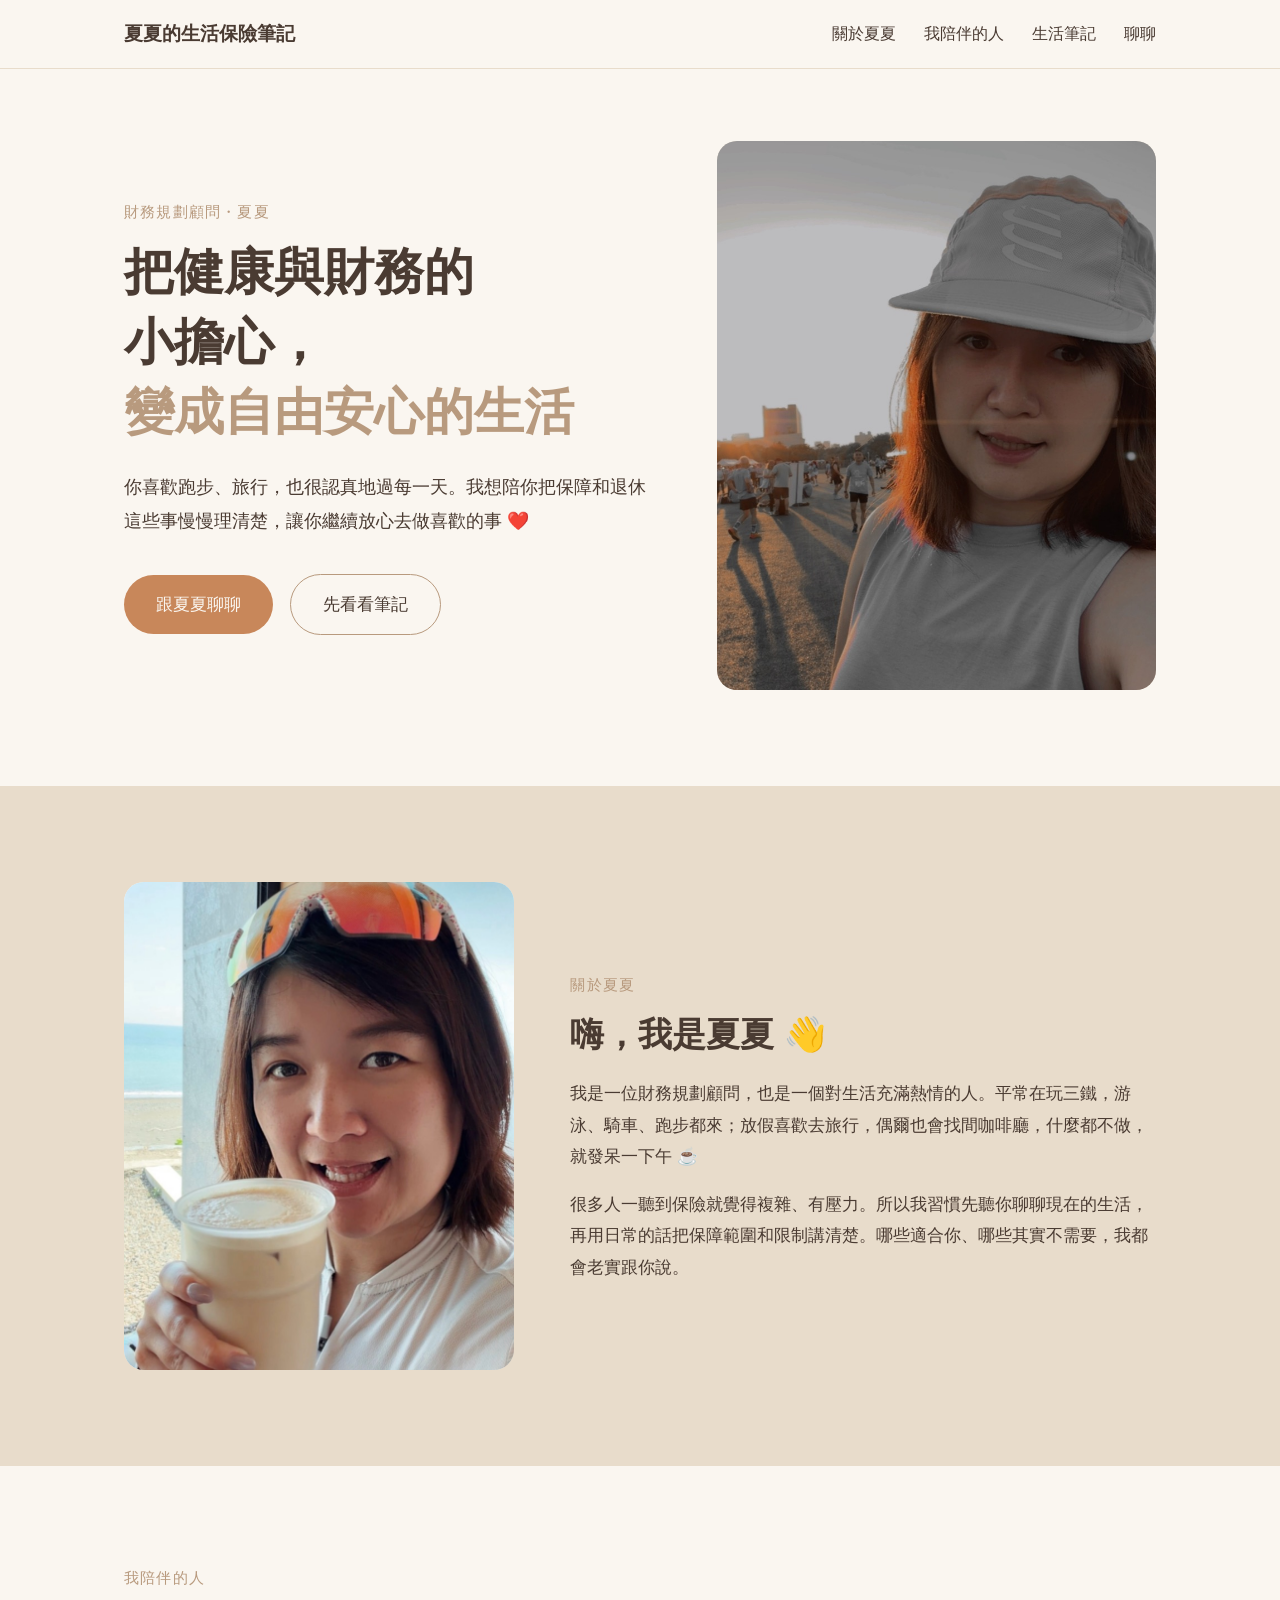
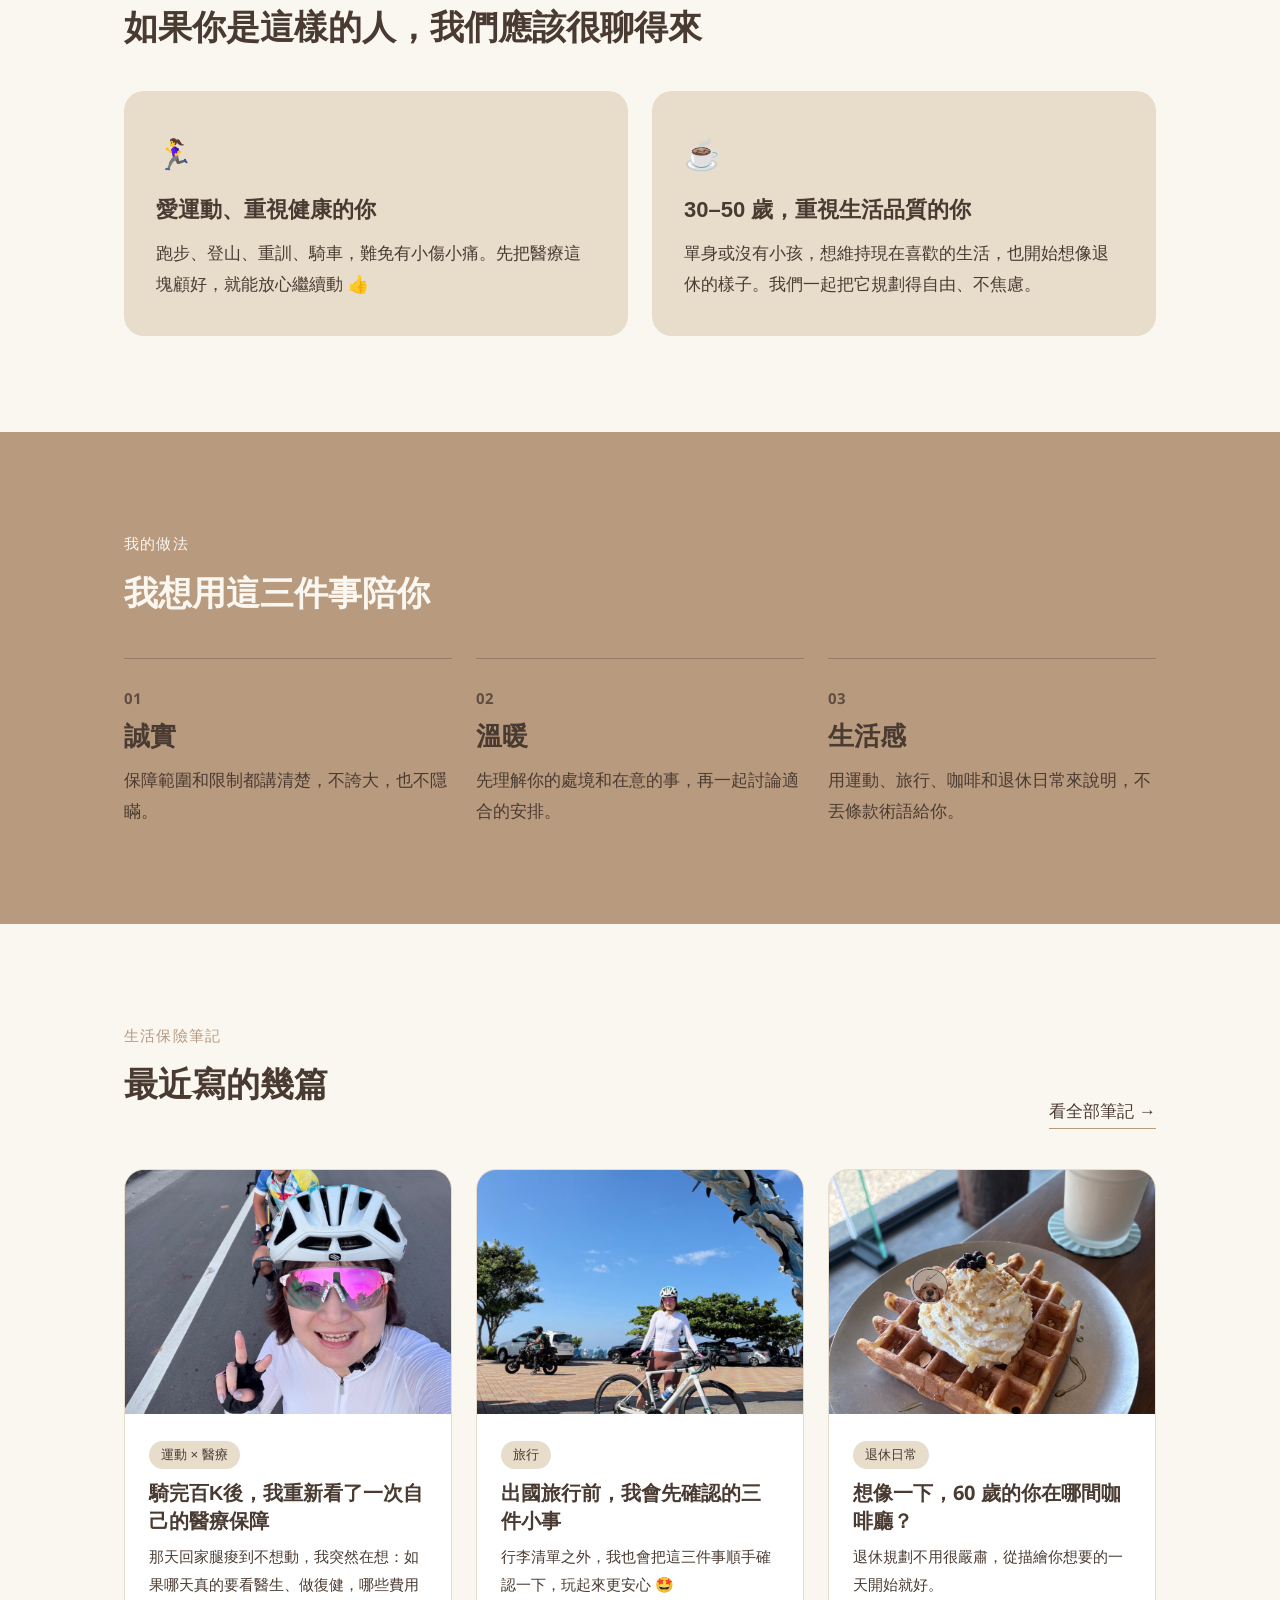
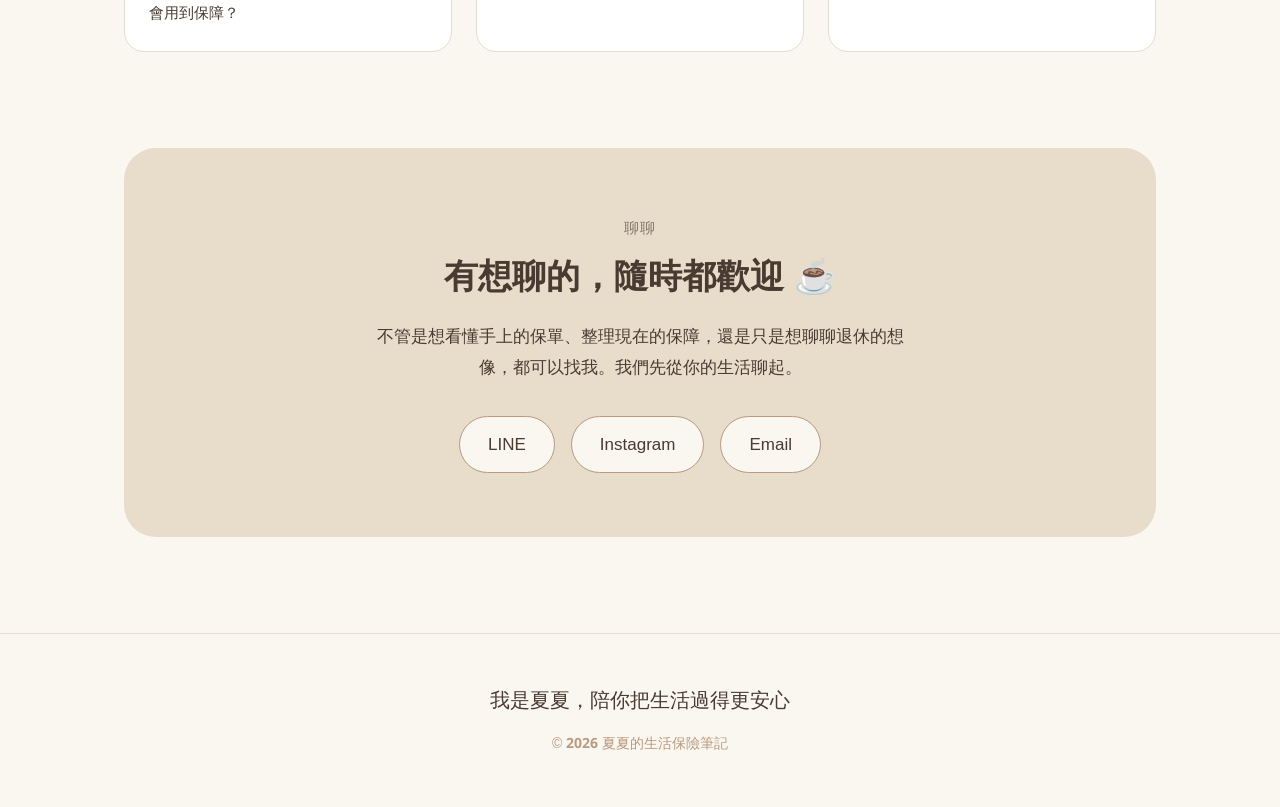
==== commit a106bae8: "更新關於夏夏的自我介紹與照片 Co-Authored-By: Claude Opus 5.5 <noreply@anthropic.com>" ====
--- a/index.html
+++ b/index.html
@@ -46,12 +46,12 @@
     <section class="about" id="about">
       <div class="wrap">
         <div class="photo">
-          <img src="images/about.jpg" alt="夏夏戴著帽子、笑著自拍" style="object-position: 58% center;">
+          <img src="images/about.jpg" alt="夏夏在海邊的咖啡廳，手拿一杯咖啡笑著自拍" style="object-position: center 45%;">
         </div>
         <div>
           <span class="eyebrow">關於夏夏</span>
           <h2>嗨，我是夏夏 👋</h2>
-          <p>我是一位財務規劃顧問，也是一個週末會去跑步、平常喜歡找咖啡廳發呆的人。</p>
+          <p>我是一位財務規劃顧問，也是一個對生活充滿熱情的人。平常在玩三鐵，游泳、騎車、跑步都來；放假喜歡去旅行，偶爾也會找間咖啡廳，什麼都不做，就發呆一下午 ☕</p>
           <p>很多人一聽到保險就覺得複雜、有壓力。所以我習慣先聽你聊聊現在的生活，再用日常的話把保障範圍和限制講清楚。哪些適合你、哪些其實不需要，我都會老實跟你說。</p>
         </div>
       </div>
--- a/css/style.css
+++ b/css/style.css
@@ -124,7 +124,7 @@
   gap: 56px;
   align-items: center;
 }
-.about .photo { aspect-ratio: 1; background: var(--warm-white); }
+.about .photo { aspect-ratio: 4 / 5; background: var(--warm-white); }
 .about p + p { margin-top: 16px; }
 
 /* ── 我陪伴的人 ── */
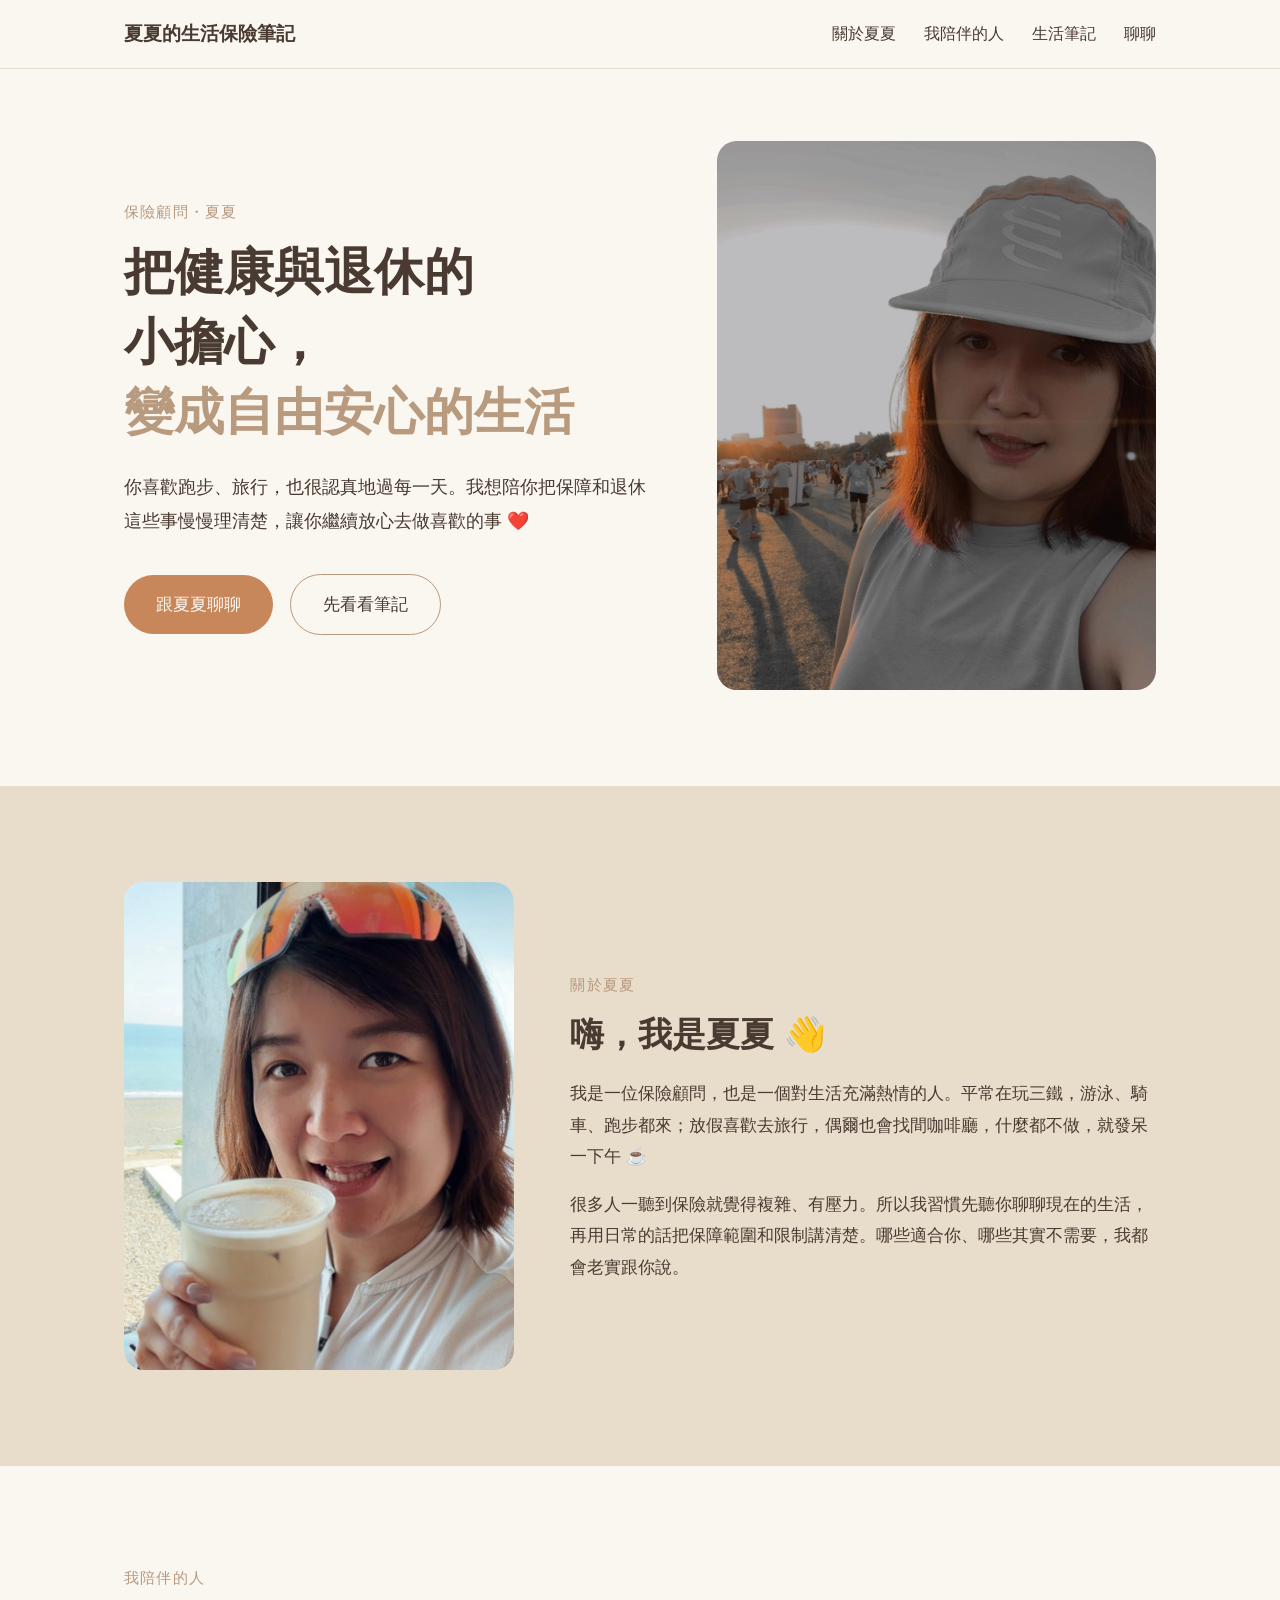
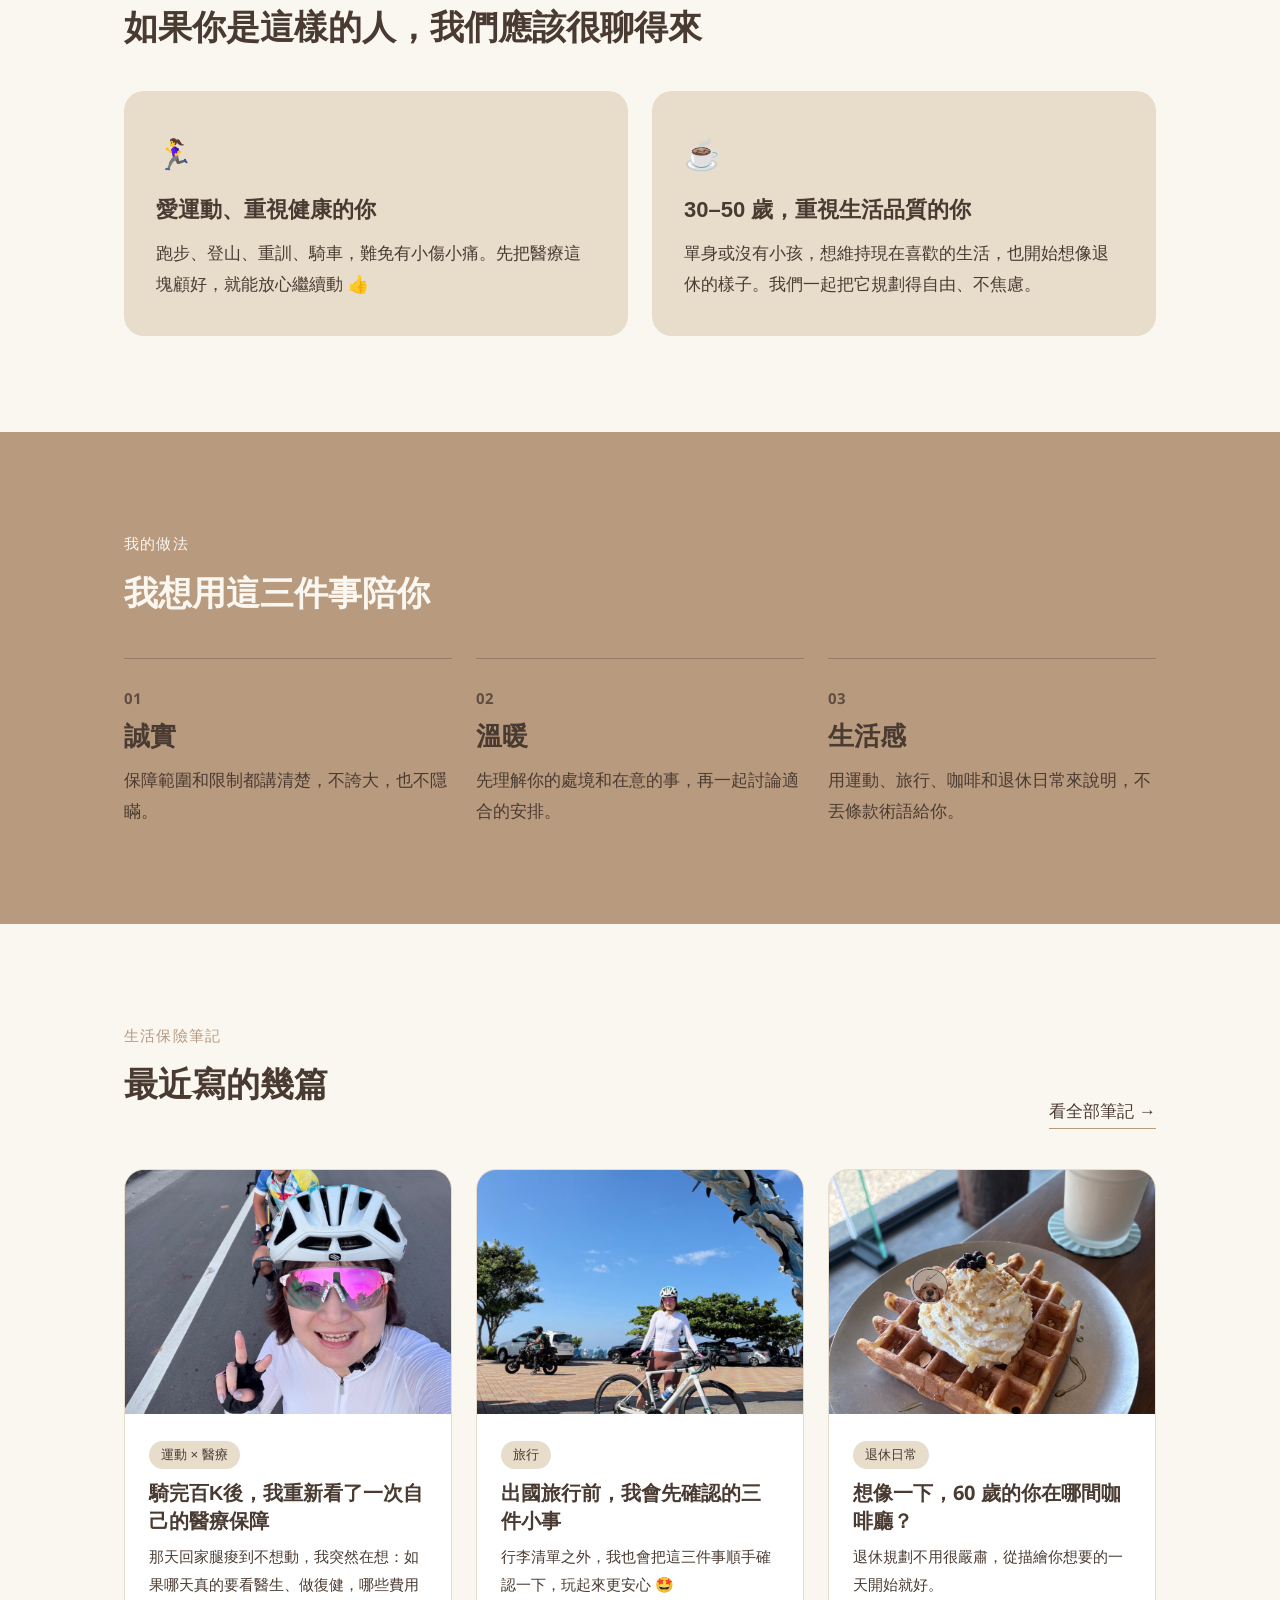
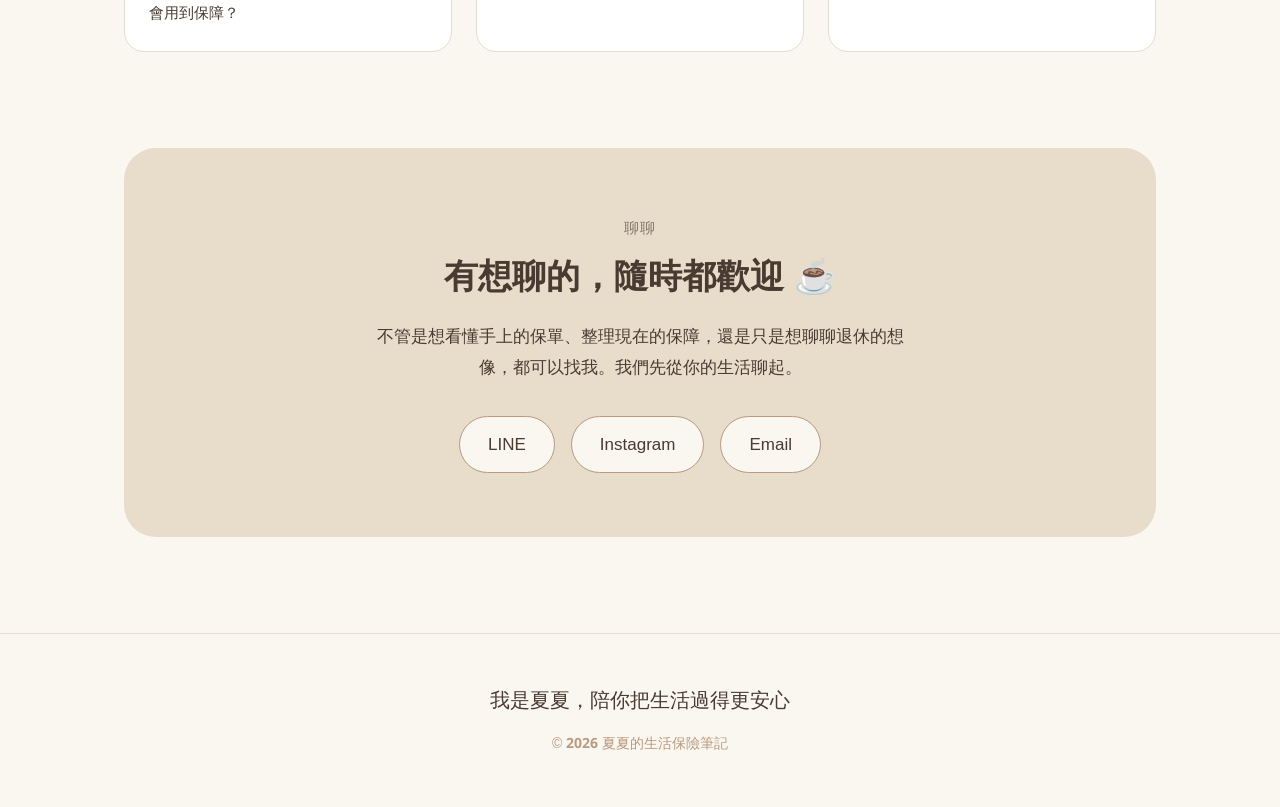
==== commit e47c11b8: "職稱改為保險顧問，品牌一句話改為健康與退休風險 Co-Authored-By: Claude Opus 5.5 <noreply@anthropic.com>" ====
--- a/index.html
+++ b/index.html
@@ -4,7 +4,7 @@
   <meta charset="utf-8">
   <meta name="viewport" content="width=device-width, initial-scale=1">
   <title>夏夏的生活保險筆記</title>
-  <meta name="description" content="我是夏夏，財務規劃顧問。我幫熱愛生活的人，把健康與財務風險變成自由安心的生活。">
+  <meta name="description" content="我是夏夏，保險顧問。我幫熱愛生活的人，把健康與退休風險變成自由安心的生活。">
   <link rel="preconnect" href="https://fonts.googleapis.com">
   <link rel="preconnect" href="https://fonts.gstatic.com" crossorigin>
   <link href="https://fonts.googleapis.com/css2?family=Noto+Sans:wght@500;700&display=swap" rel="stylesheet">
@@ -30,8 +30,8 @@
     <section class="hero">
       <div class="wrap">
         <div>
-          <span class="eyebrow">財務規劃顧問・夏夏</span>
-          <h1><span class="line">把健康與財務的</span><span class="line">小擔心，</span><br><span class="line soft">變成自由安心的生活</span></h1>
+          <span class="eyebrow">保險顧問・夏夏</span>
+          <h1><span class="line">把健康與退休的</span><span class="line">小擔心，</span><br><span class="line soft">變成自由安心的生活</span></h1>
           <p>你喜歡跑步、旅行，也很認真地過每一天。我想陪你把保障和退休這些事慢慢理清楚，讓你繼續放心去做喜歡的事 ❤️</p>
           <a class="btn btn-accent" href="#chat">跟夏夏聊聊</a>
           <a class="btn btn-line" href="#notes">先看看筆記</a>
@@ -51,7 +51,7 @@
         <div>
           <span class="eyebrow">關於夏夏</span>
           <h2>嗨，我是夏夏 👋</h2>
-          <p>我是一位財務規劃顧問，也是一個對生活充滿熱情的人。平常在玩三鐵，游泳、騎車、跑步都來；放假喜歡去旅行，偶爾也會找間咖啡廳，什麼都不做，就發呆一下午 ☕</p>
+          <p>我是一位保險顧問，也是一個對生活充滿熱情的人。平常在玩三鐵，游泳、騎車、跑步都來；放假喜歡去旅行，偶爾也會找間咖啡廳，什麼都不做，就發呆一下午 ☕</p>
           <p>很多人一聽到保險就覺得複雜、有壓力。所以我習慣先聽你聊聊現在的生活，再用日常的話把保障範圍和限制講清楚。哪些適合你、哪些其實不需要，我都會老實跟你說。</p>
         </div>
       </div>
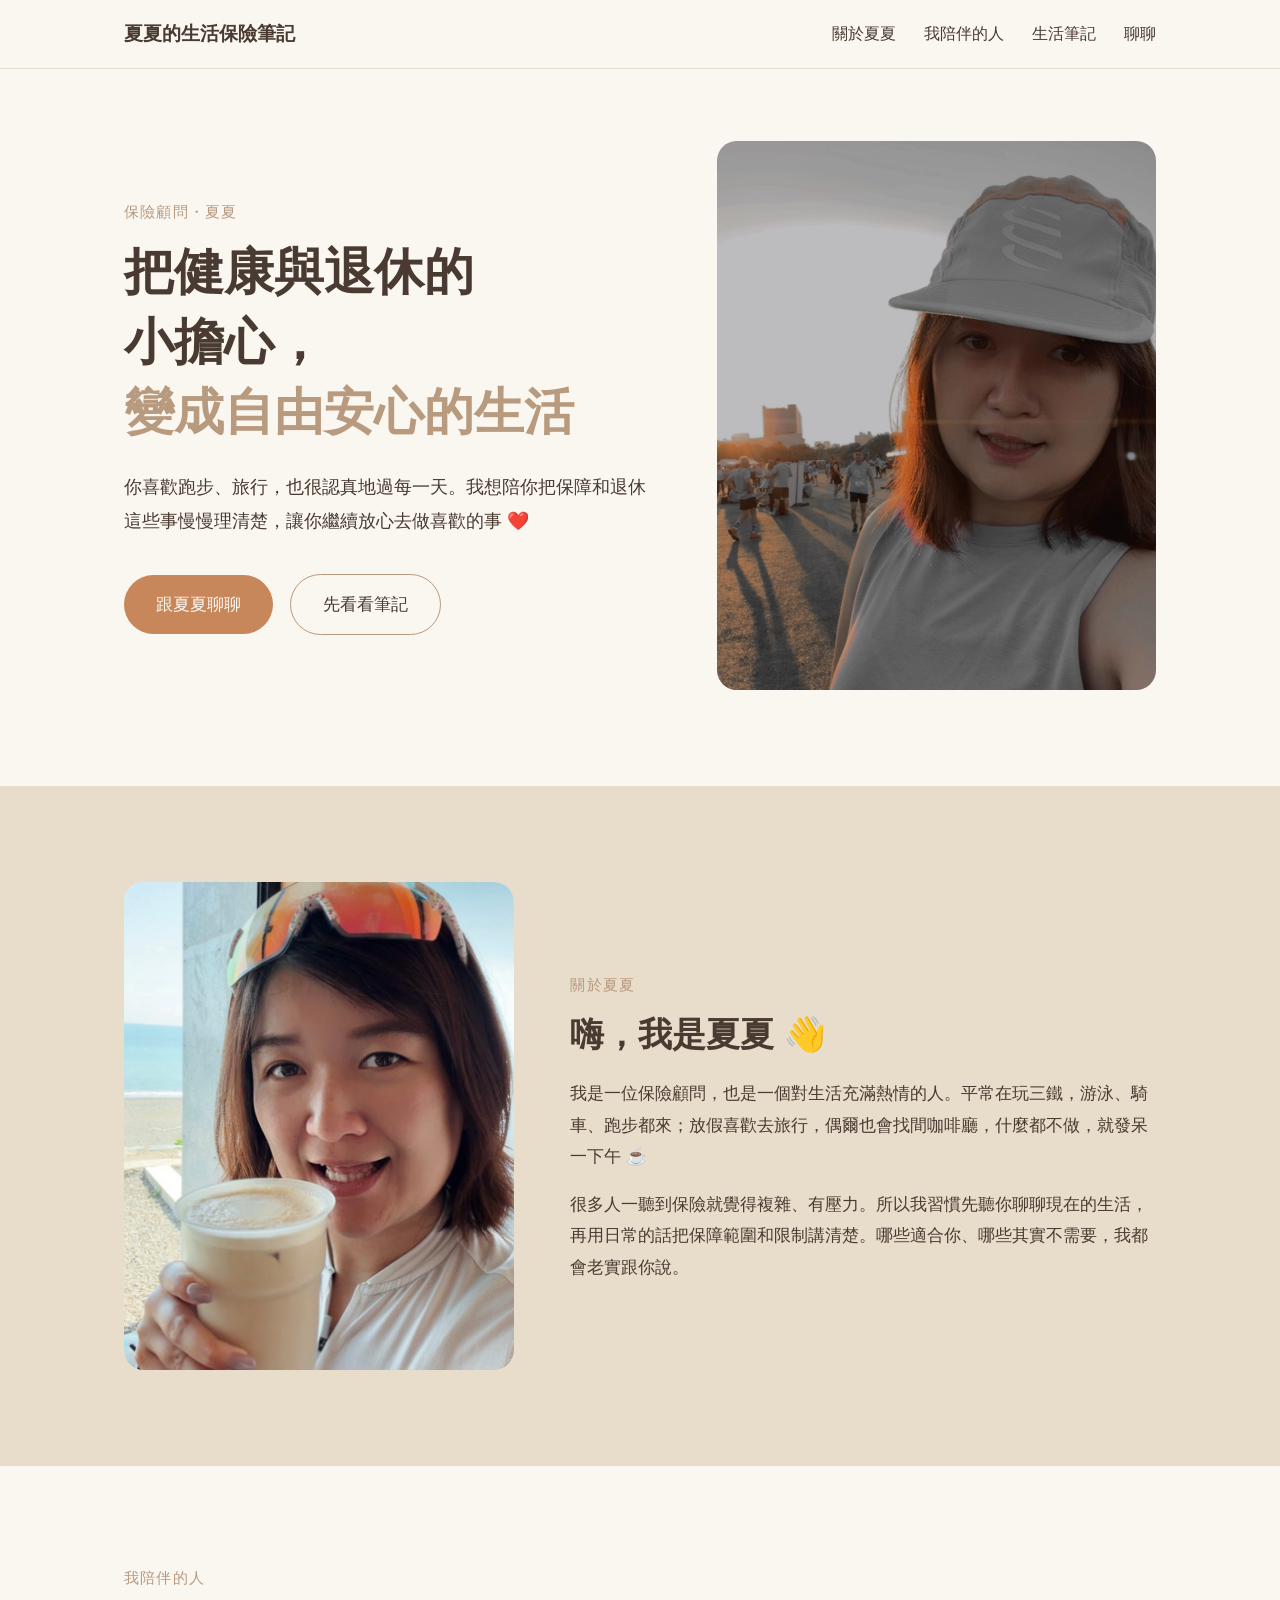
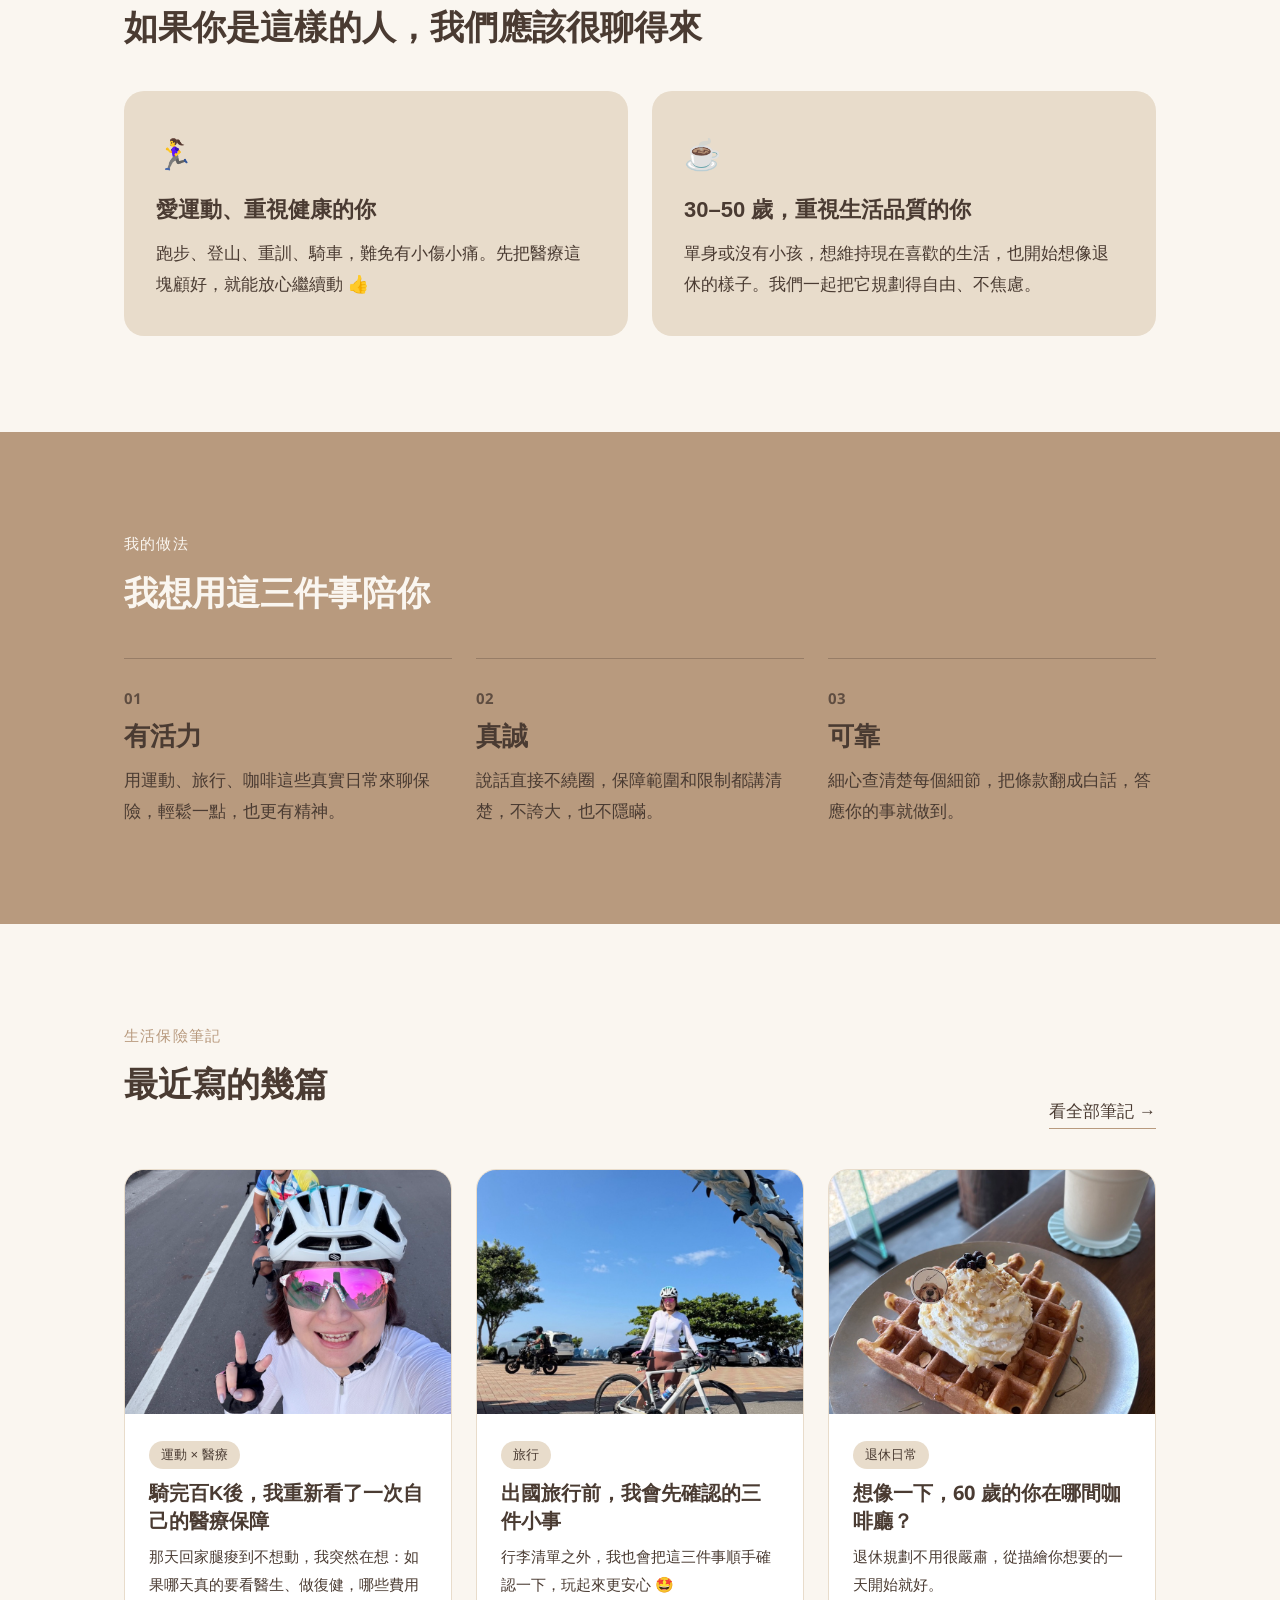
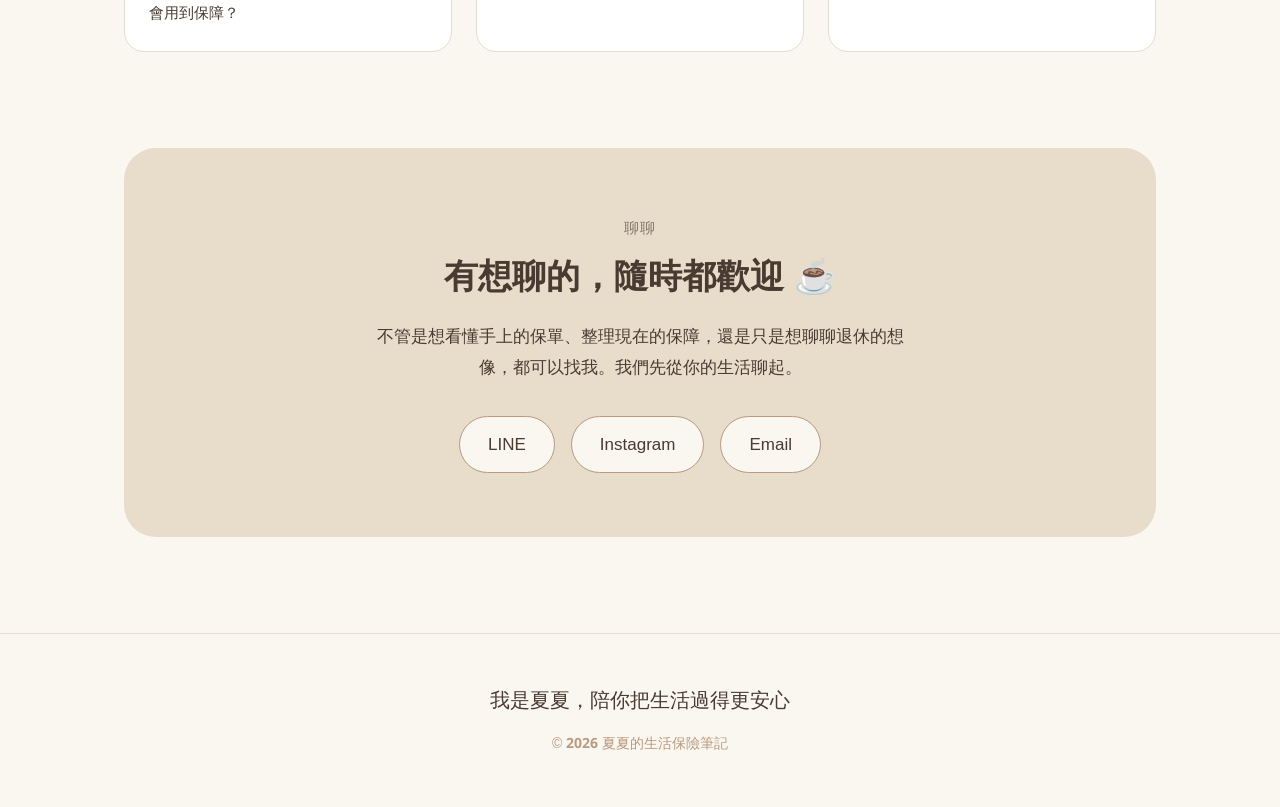
==== commit 0d455d4b: "品牌規範加入四個我學習單，網站「我的做法」改為有活力、真誠、可靠 Co-Authored-By: Claude Opus 5.5 <noreply@anthropic.com>" ====
--- a/index.html
+++ b/index.html
@@ -85,18 +85,18 @@
         <div class="values-grid">
           <div class="value">
             <span class="num">01</span>
-            <h3>誠實</h3>
-            <p>保障範圍和限制都講清楚，不誇大，也不隱瞞。</p>
+            <h3>有活力</h3>
+            <p>用運動、旅行、咖啡這些真實日常來聊保險，輕鬆一點，也更有精神。</p>
           </div>
           <div class="value">
             <span class="num">02</span>
-            <h3>溫暖</h3>
-            <p>先理解你的處境和在意的事，再一起討論適合的安排。</p>
+            <h3>真誠</h3>
+            <p>說話直接不繞圈，保障範圍和限制都講清楚，不誇大，也不隱瞞。</p>
           </div>
           <div class="value">
             <span class="num">03</span>
-            <h3>生活感</h3>
-            <p>用運動、旅行、咖啡和退休日常來說明，不丟條款術語給你。</p>
+            <h3>可靠</h3>
+            <p>細心查清楚每個細節，把條款翻成白話，答應你的事就做到。</p>
           </div>
         </div>
       </div>
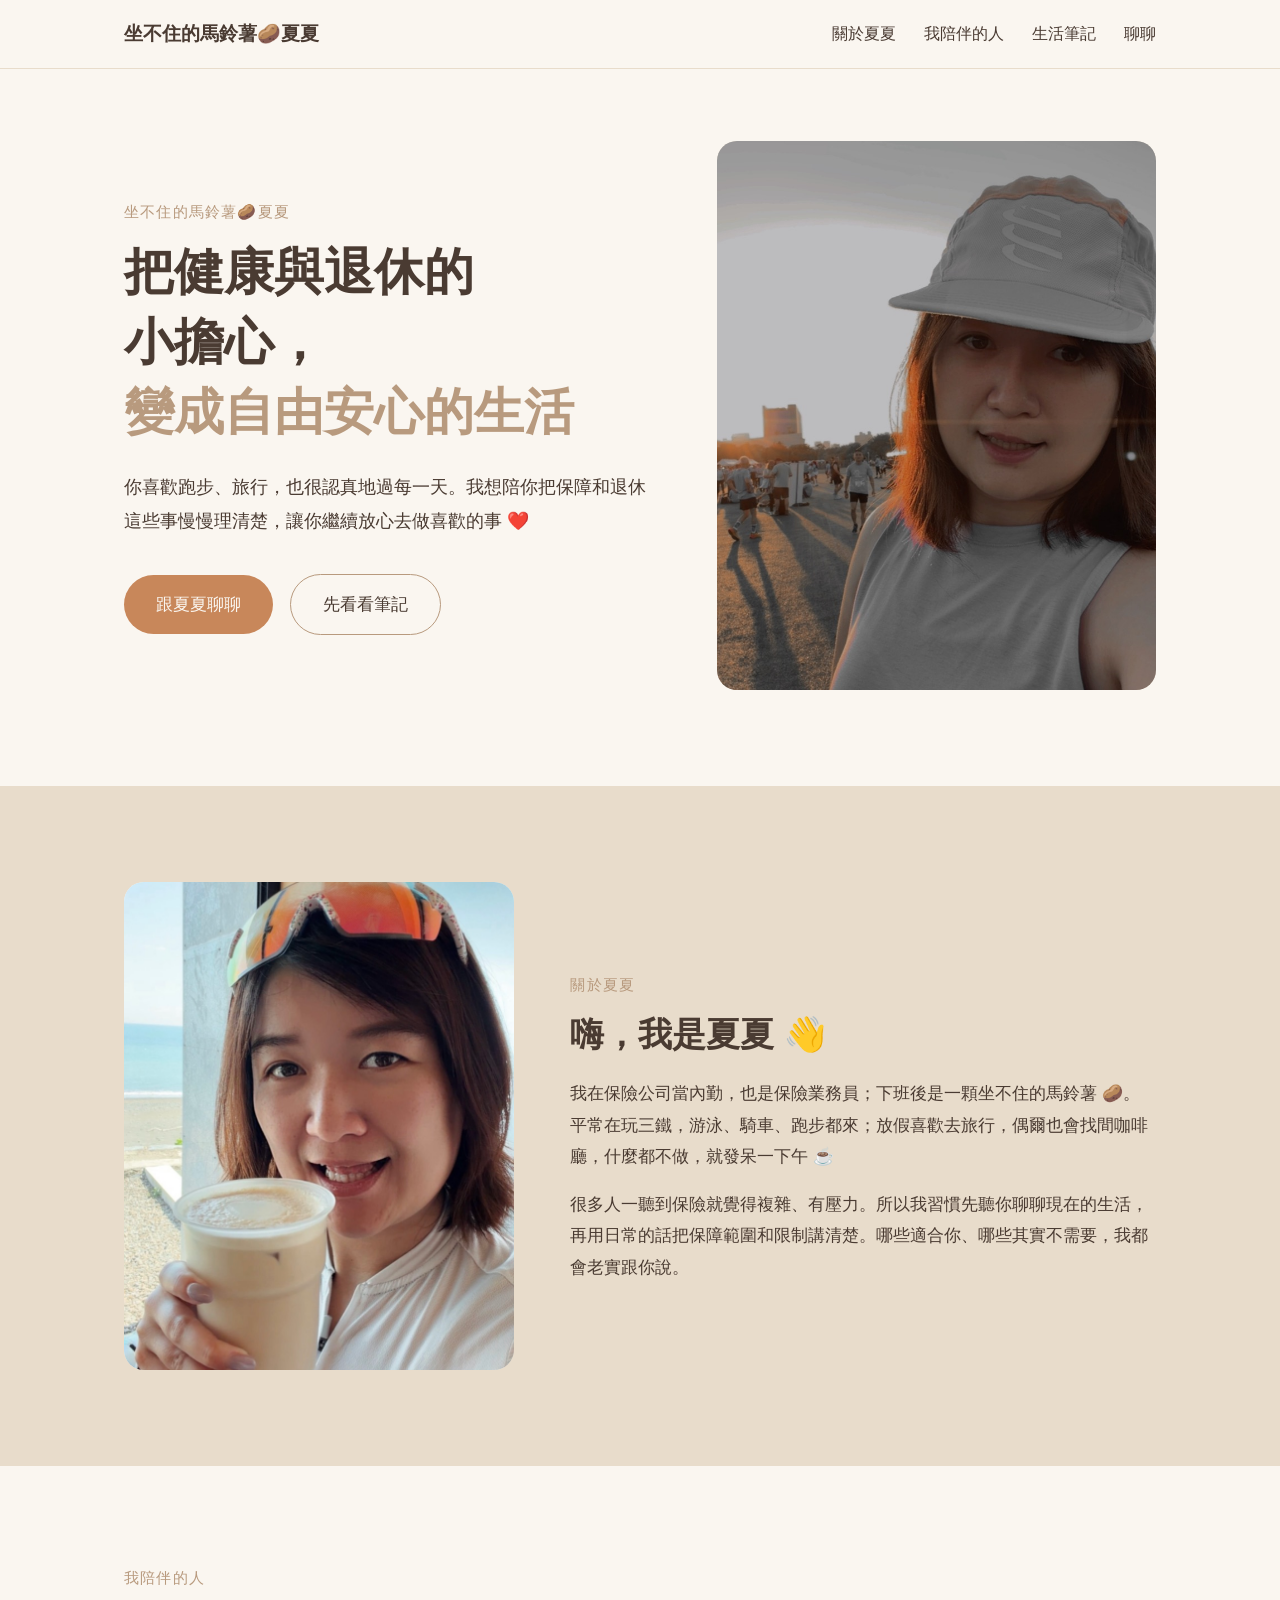
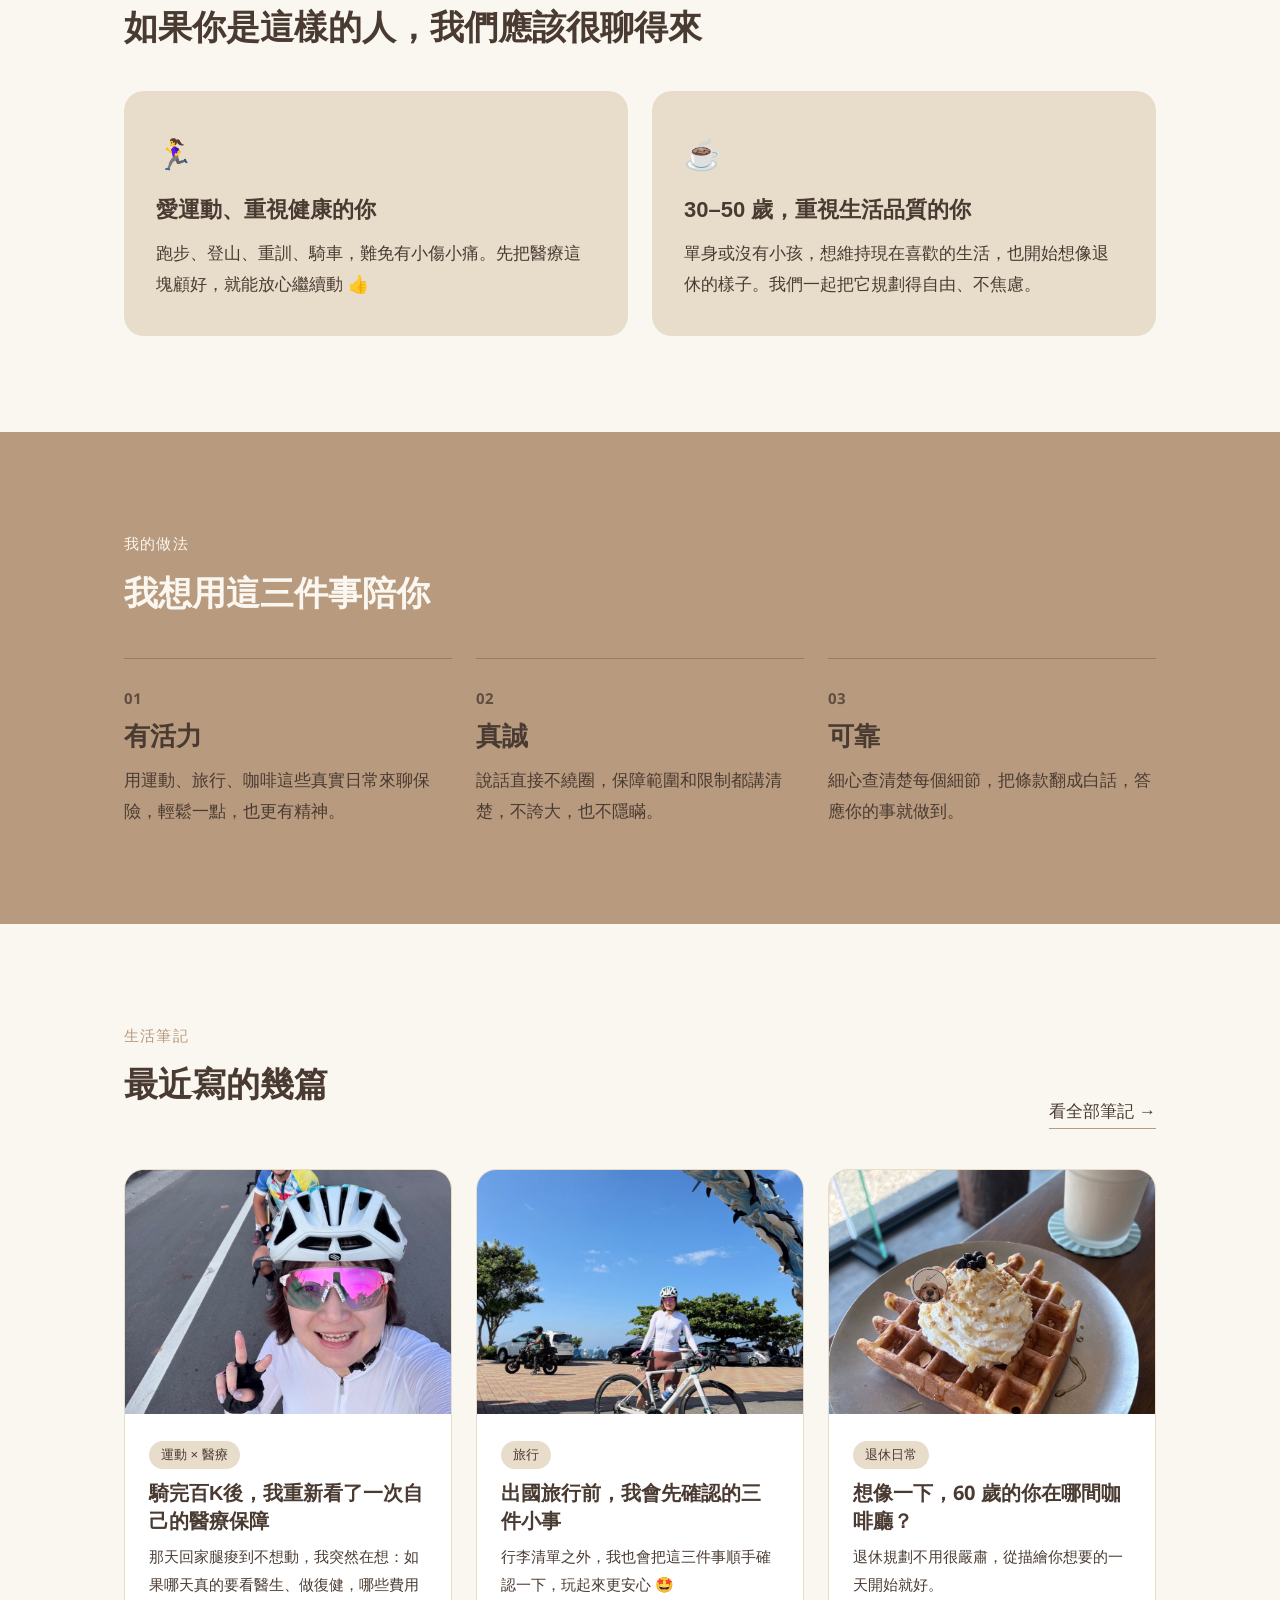
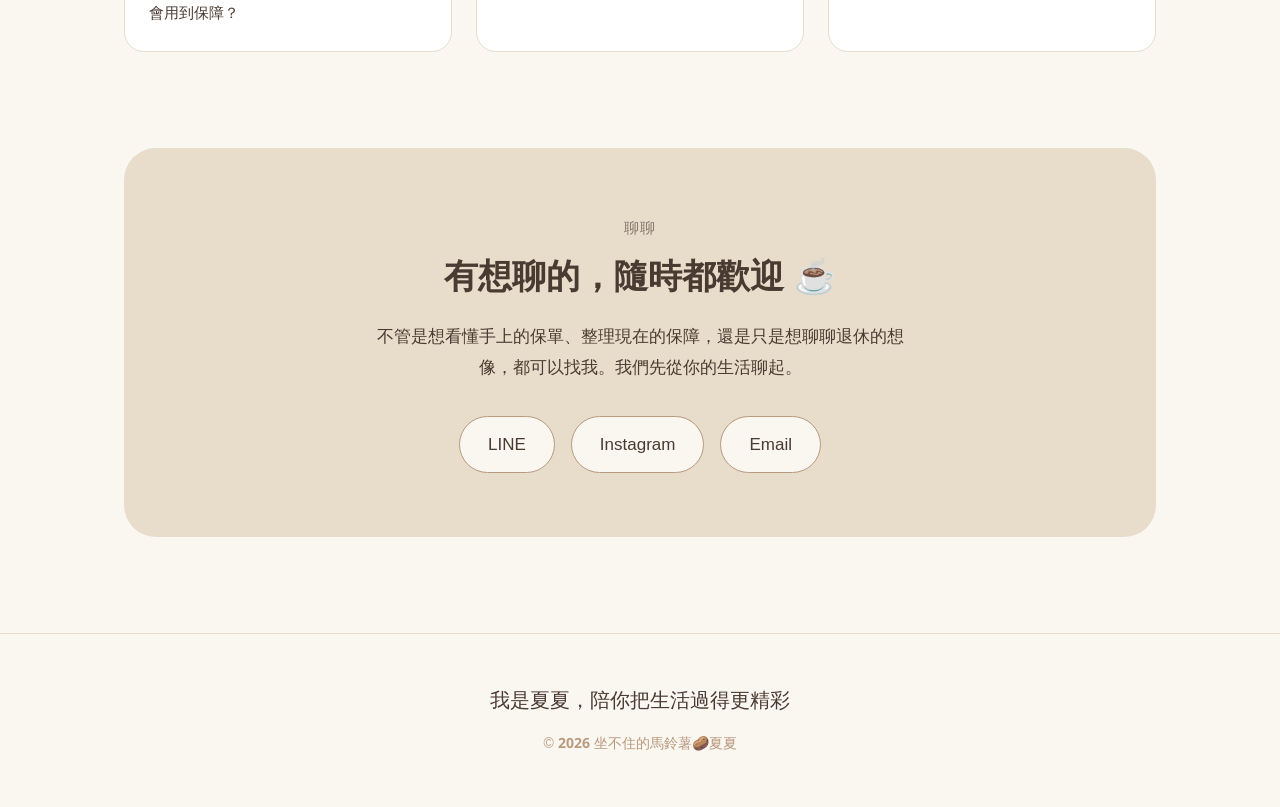
==== commit 73165ba2: "品牌改名為「坐不住的馬鈴薯🥔夏夏」，身分改為保險內勤兼業務員，結尾語改為更精彩 Co-Authored-By: Claude Opus 5.5 <noreply@anthropic.com> Clau" ====
--- a/index.html
+++ b/index.html
@@ -3,8 +3,9 @@
 <head>
   <meta charset="utf-8">
   <meta name="viewport" content="width=device-width, initial-scale=1">
-  <title>夏夏的生活保險筆記</title>
-  <meta name="description" content="我是夏夏，保險顧問。我幫熱愛生活的人，把健康與退休風險變成自由安心的生活。">
+  <title>坐不住的馬鈴薯🥔夏夏</title>
+  <meta name="google-site-verification" content="cuo8aCGmPc-PxOD2pqW4nK3ldcZZVeI9MyO00dR9NMw" />
+  <meta name="description" content="我是夏夏，保險公司內勤，也是保險業務員。愛旅行、愛運動，把保險講成白話。">
   <link rel="preconnect" href="https://fonts.googleapis.com">
   <link rel="preconnect" href="https://fonts.gstatic.com" crossorigin>
   <link href="https://fonts.googleapis.com/css2?family=Noto+Sans:wght@500;700&display=swap" rel="stylesheet">
@@ -14,7 +15,7 @@
 
   <header>
     <div class="wrap nav">
-      <a class="brand-mark" href="#top">夏夏的生活保險筆記</a>
+      <a class="brand-mark" href="#top">坐不住的馬鈴薯🥔夏夏</a>
       <ul>
         <li><a href="#about">關於夏夏</a></li>
         <li><a href="#for-you">我陪伴的人</a></li>
@@ -30,7 +31,7 @@
     <section class="hero">
       <div class="wrap">
         <div>
-          <span class="eyebrow">保險顧問・夏夏</span>
+          <span class="eyebrow">坐不住的馬鈴薯🥔夏夏</span>
           <h1><span class="line">把健康與退休的</span><span class="line">小擔心，</span><br><span class="line soft">變成自由安心的生活</span></h1>
           <p>你喜歡跑步、旅行，也很認真地過每一天。我想陪你把保障和退休這些事慢慢理清楚，讓你繼續放心去做喜歡的事 ❤️</p>
           <a class="btn btn-accent" href="#chat">跟夏夏聊聊</a>
@@ -51,7 +52,7 @@
         <div>
           <span class="eyebrow">關於夏夏</span>
           <h2>嗨，我是夏夏 👋</h2>
-          <p>我是一位保險顧問，也是一個對生活充滿熱情的人。平常在玩三鐵，游泳、騎車、跑步都來；放假喜歡去旅行，偶爾也會找間咖啡廳，什麼都不做，就發呆一下午 ☕</p>
+          <p>我在保險公司當內勤，也是保險業務員；下班後是一顆坐不住的馬鈴薯 🥔。平常在玩三鐵，游泳、騎車、跑步都來；放假喜歡去旅行，偶爾也會找間咖啡廳，什麼都不做，就發呆一下午 ☕</p>
           <p>很多人一聽到保險就覺得複雜、有壓力。所以我習慣先聽你聊聊現在的生活，再用日常的話把保障範圍和限制講清楚。哪些適合你、哪些其實不需要，我都會老實跟你說。</p>
         </div>
       </div>
@@ -102,12 +103,12 @@
       </div>
     </section>
 
-    <!-- 生活保險筆記 -->
+    <!-- 生活筆記 -->
     <section id="notes">
       <div class="wrap">
         <div class="notes-head">
           <div>
-            <span class="eyebrow">生活保險筆記</span>
+            <span class="eyebrow">生活筆記</span>
             <h2>最近寫的幾篇</h2>
           </div>
           <a class="more" href="#">看全部筆記 →</a>
@@ -162,8 +163,8 @@
 
   <footer>
     <div class="wrap">
-      <p class="sign">我是夏夏，陪你把生活過得更安心</p>
-      <small>© <span class="num">2026</span> 夏夏的生活保險筆記</small>
+      <p class="sign">我是夏夏，陪你把生活過得更精彩</p>
+      <small>© <span class="num">2026</span> 坐不住的馬鈴薯🥔夏夏</small>
     </div>
   </footer>
 
